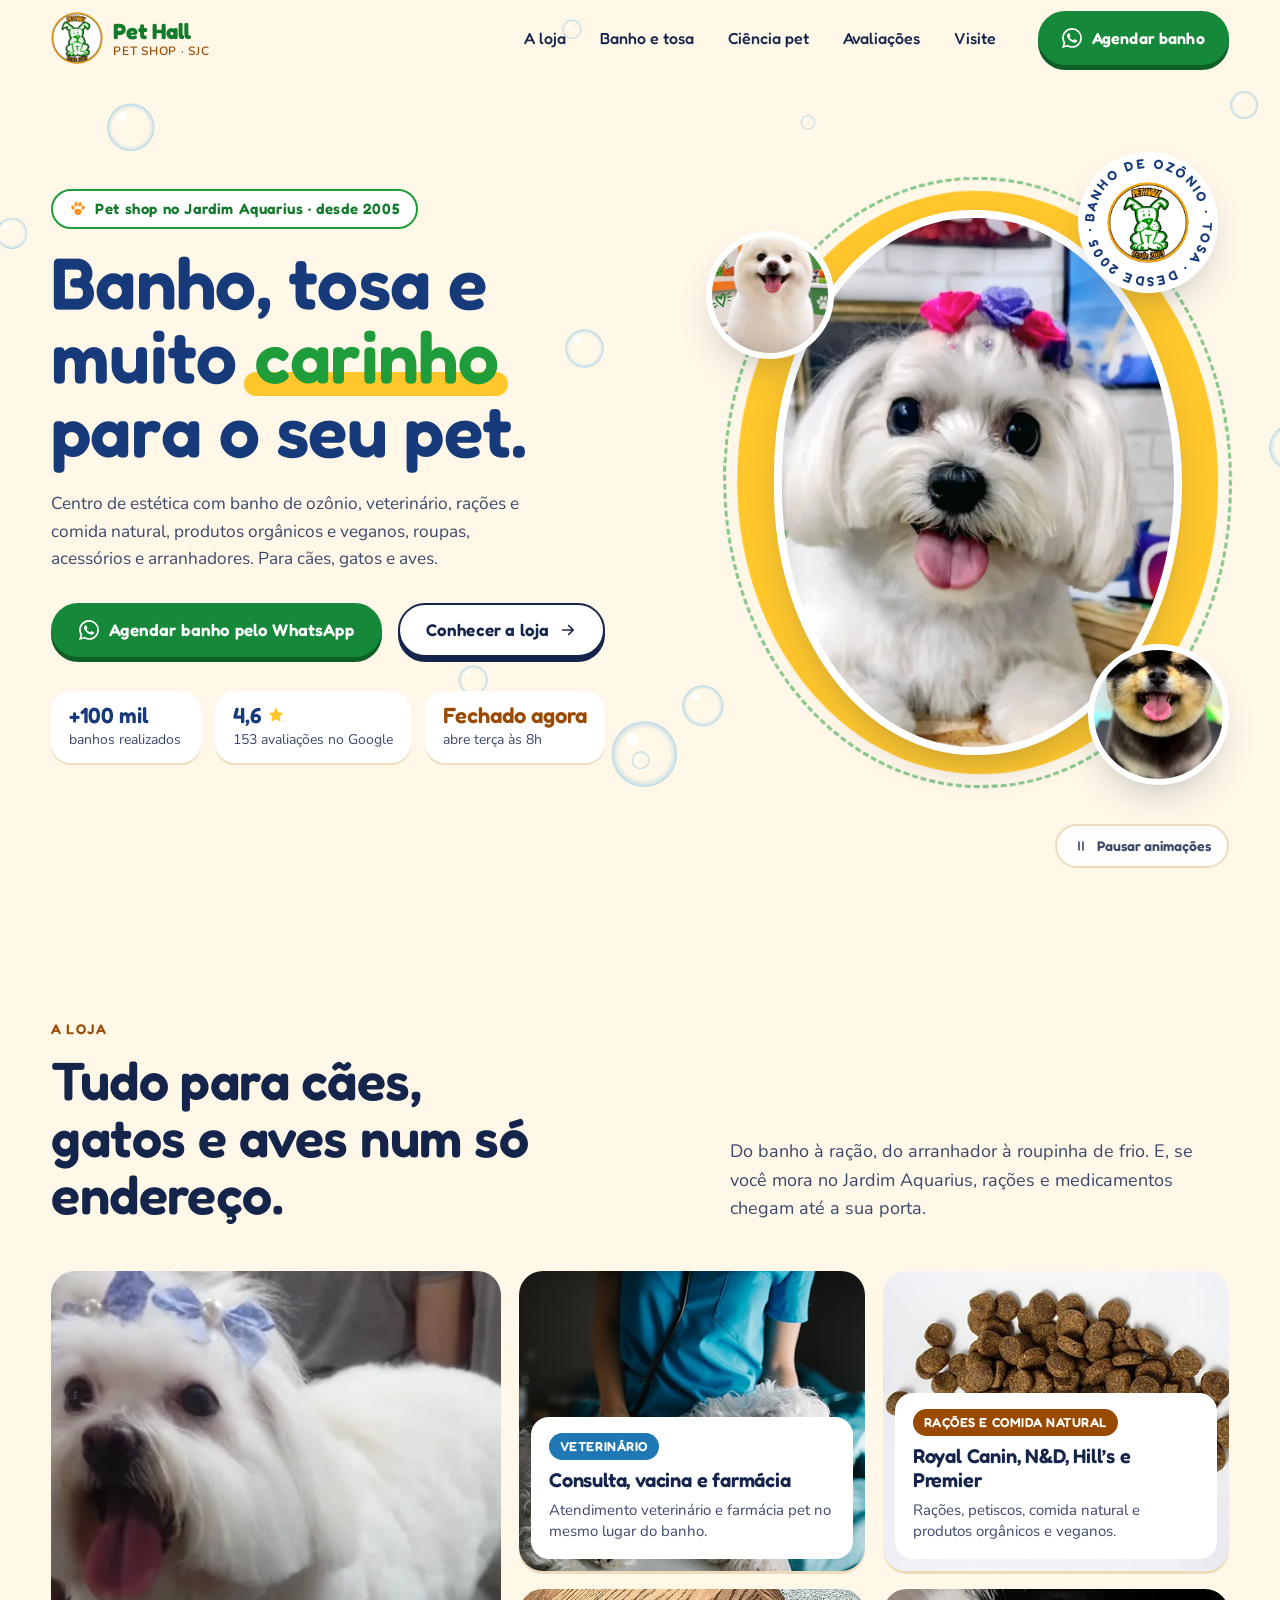
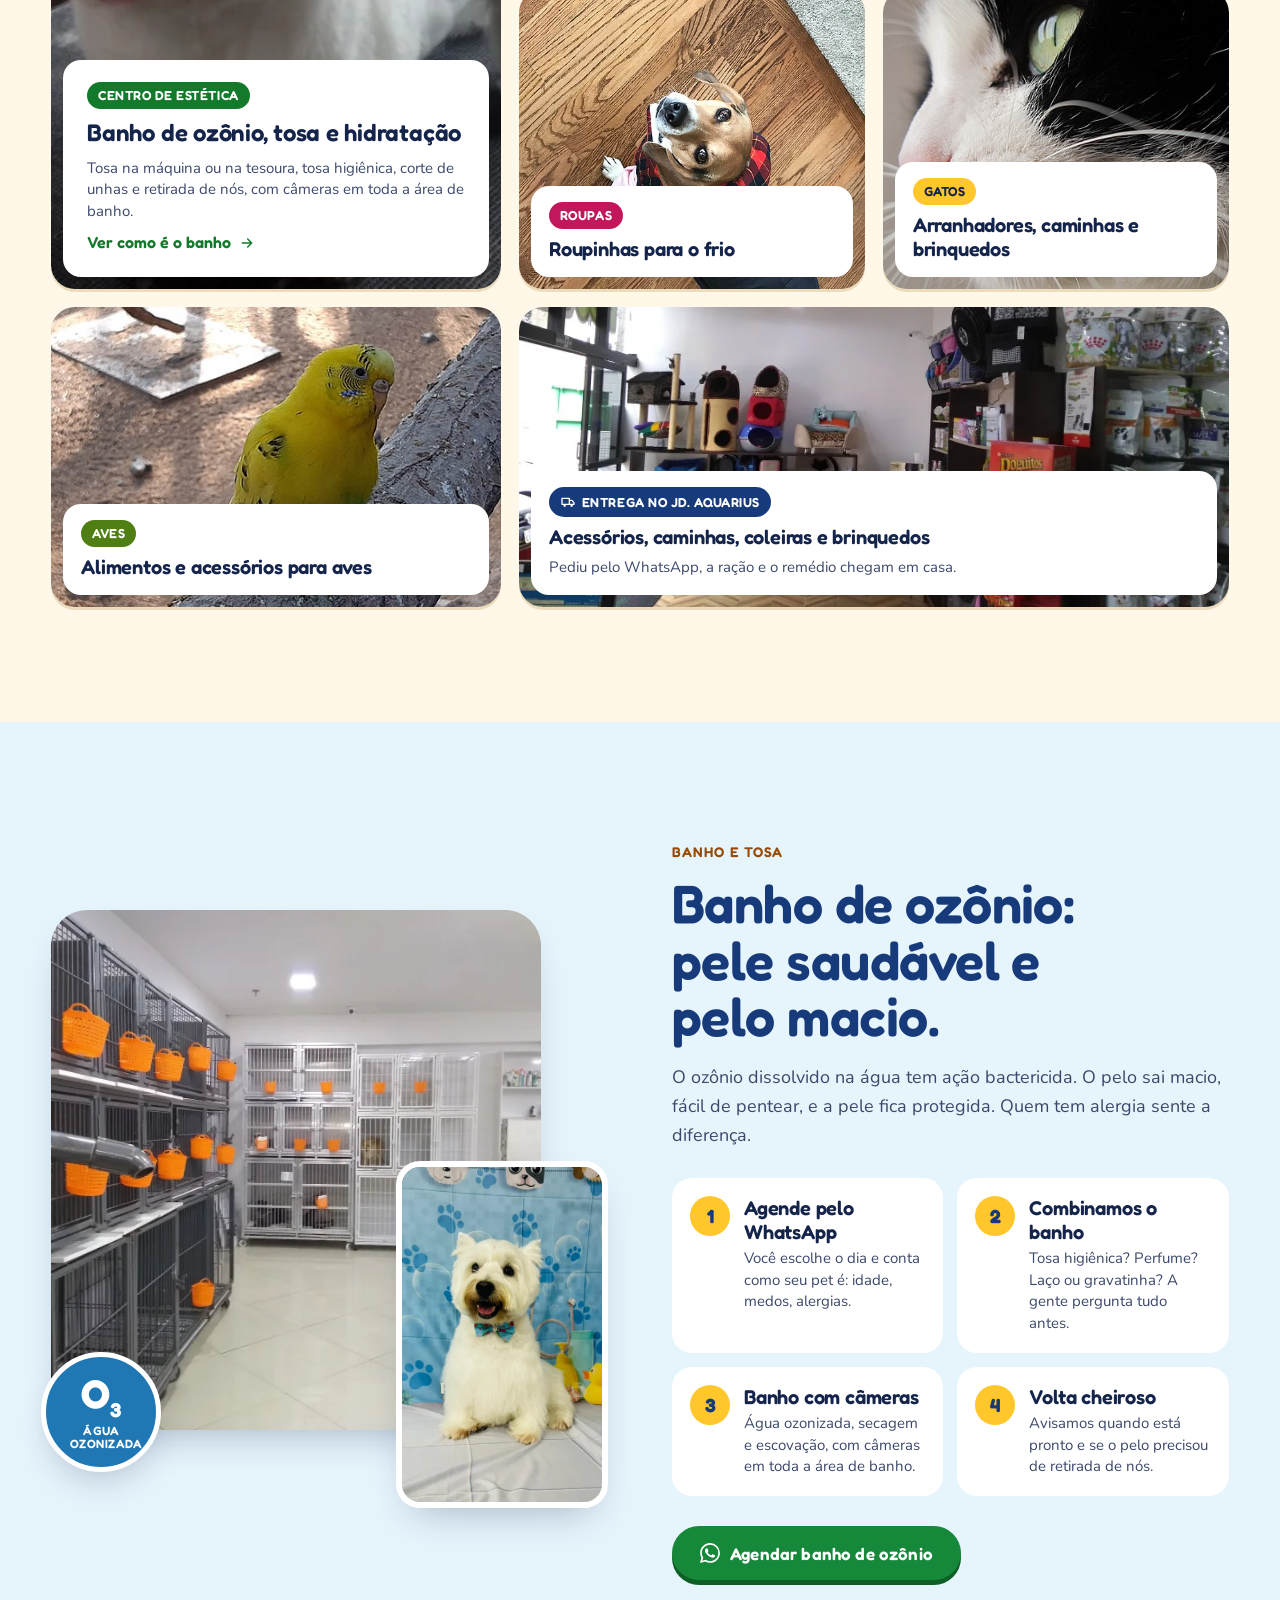
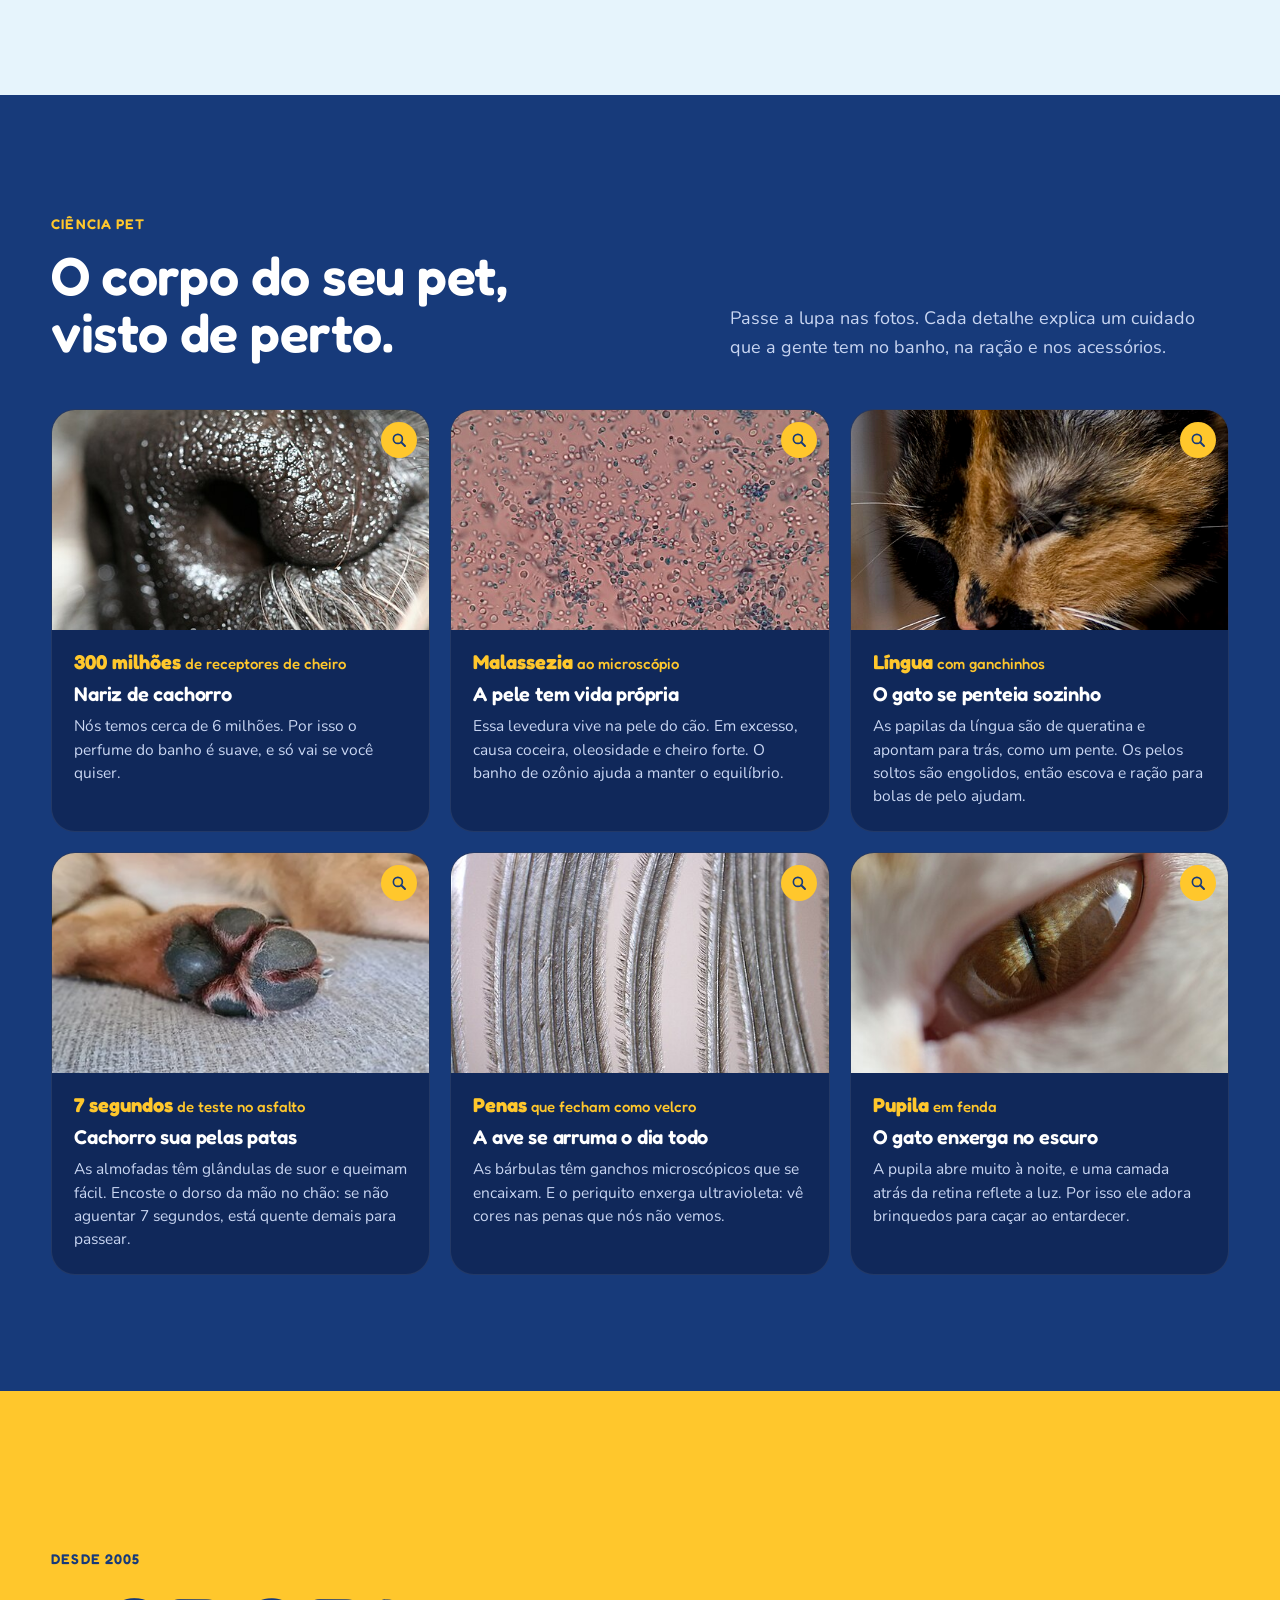
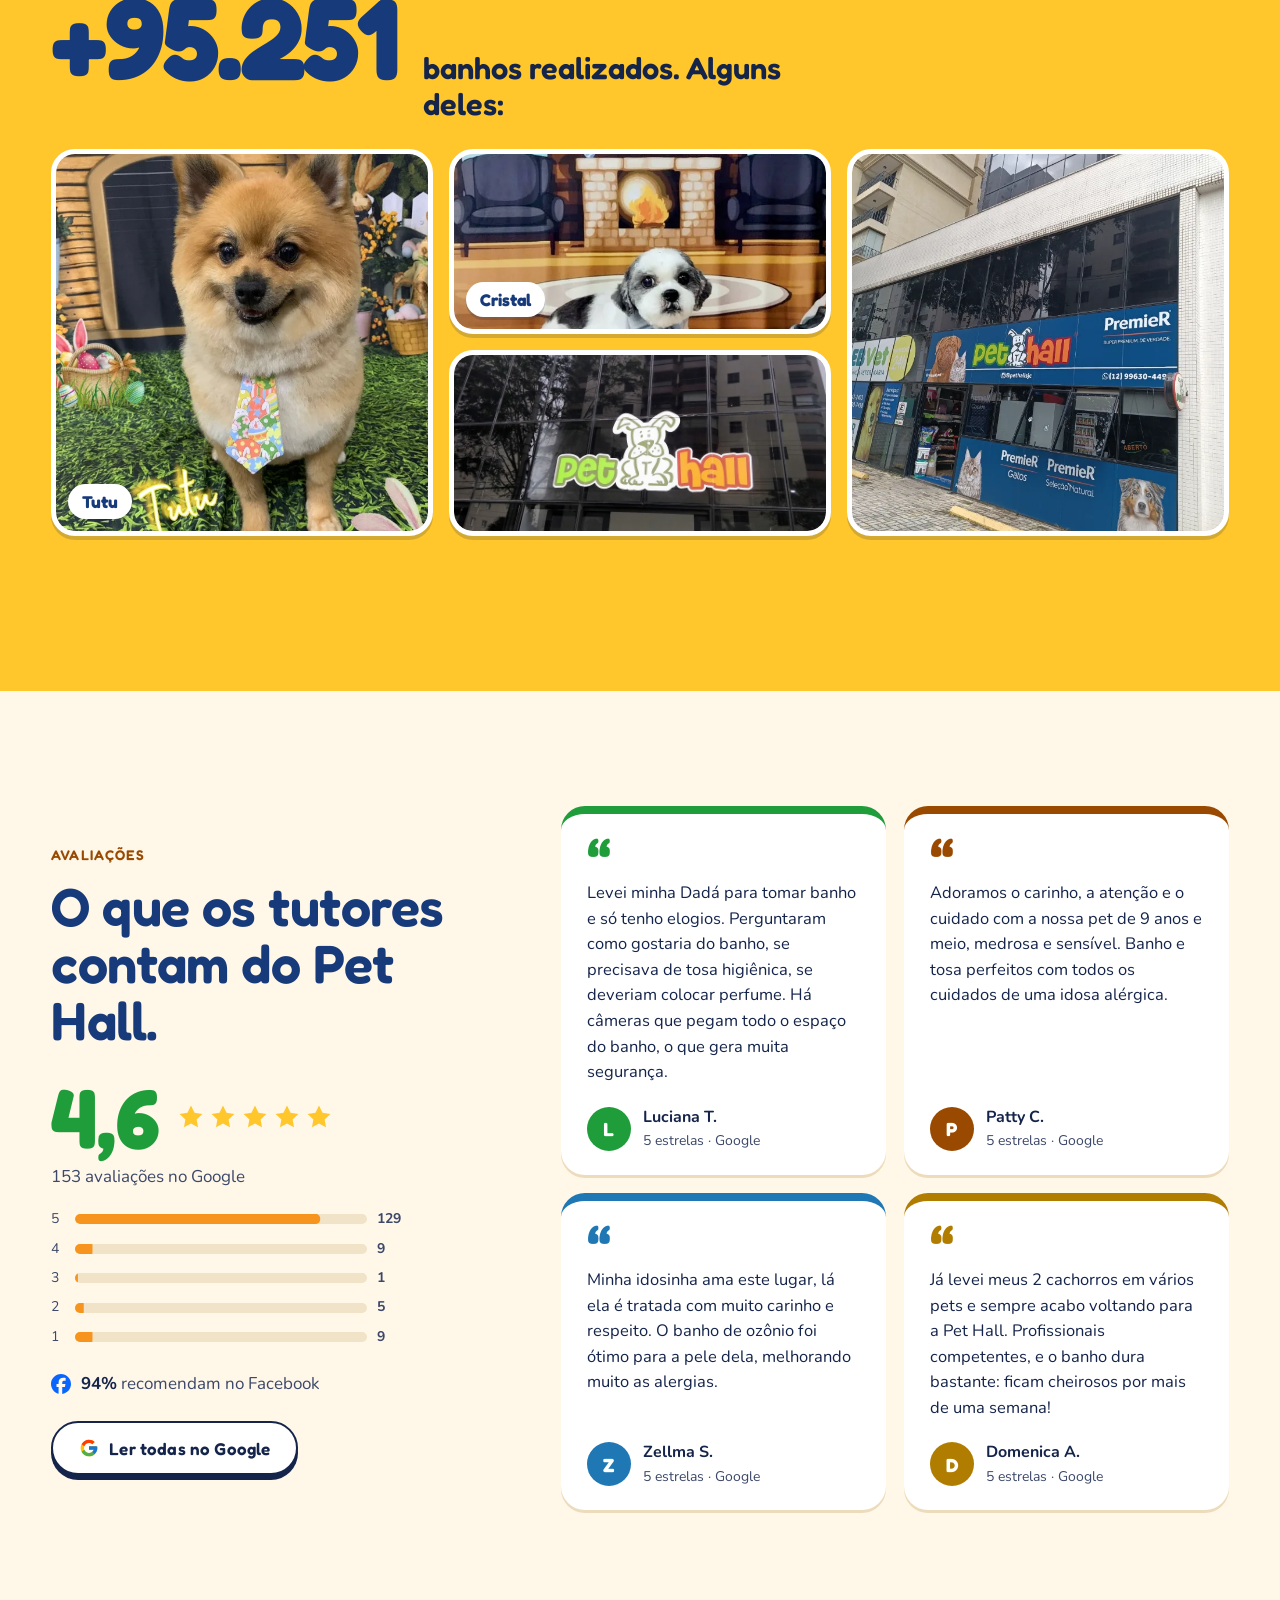
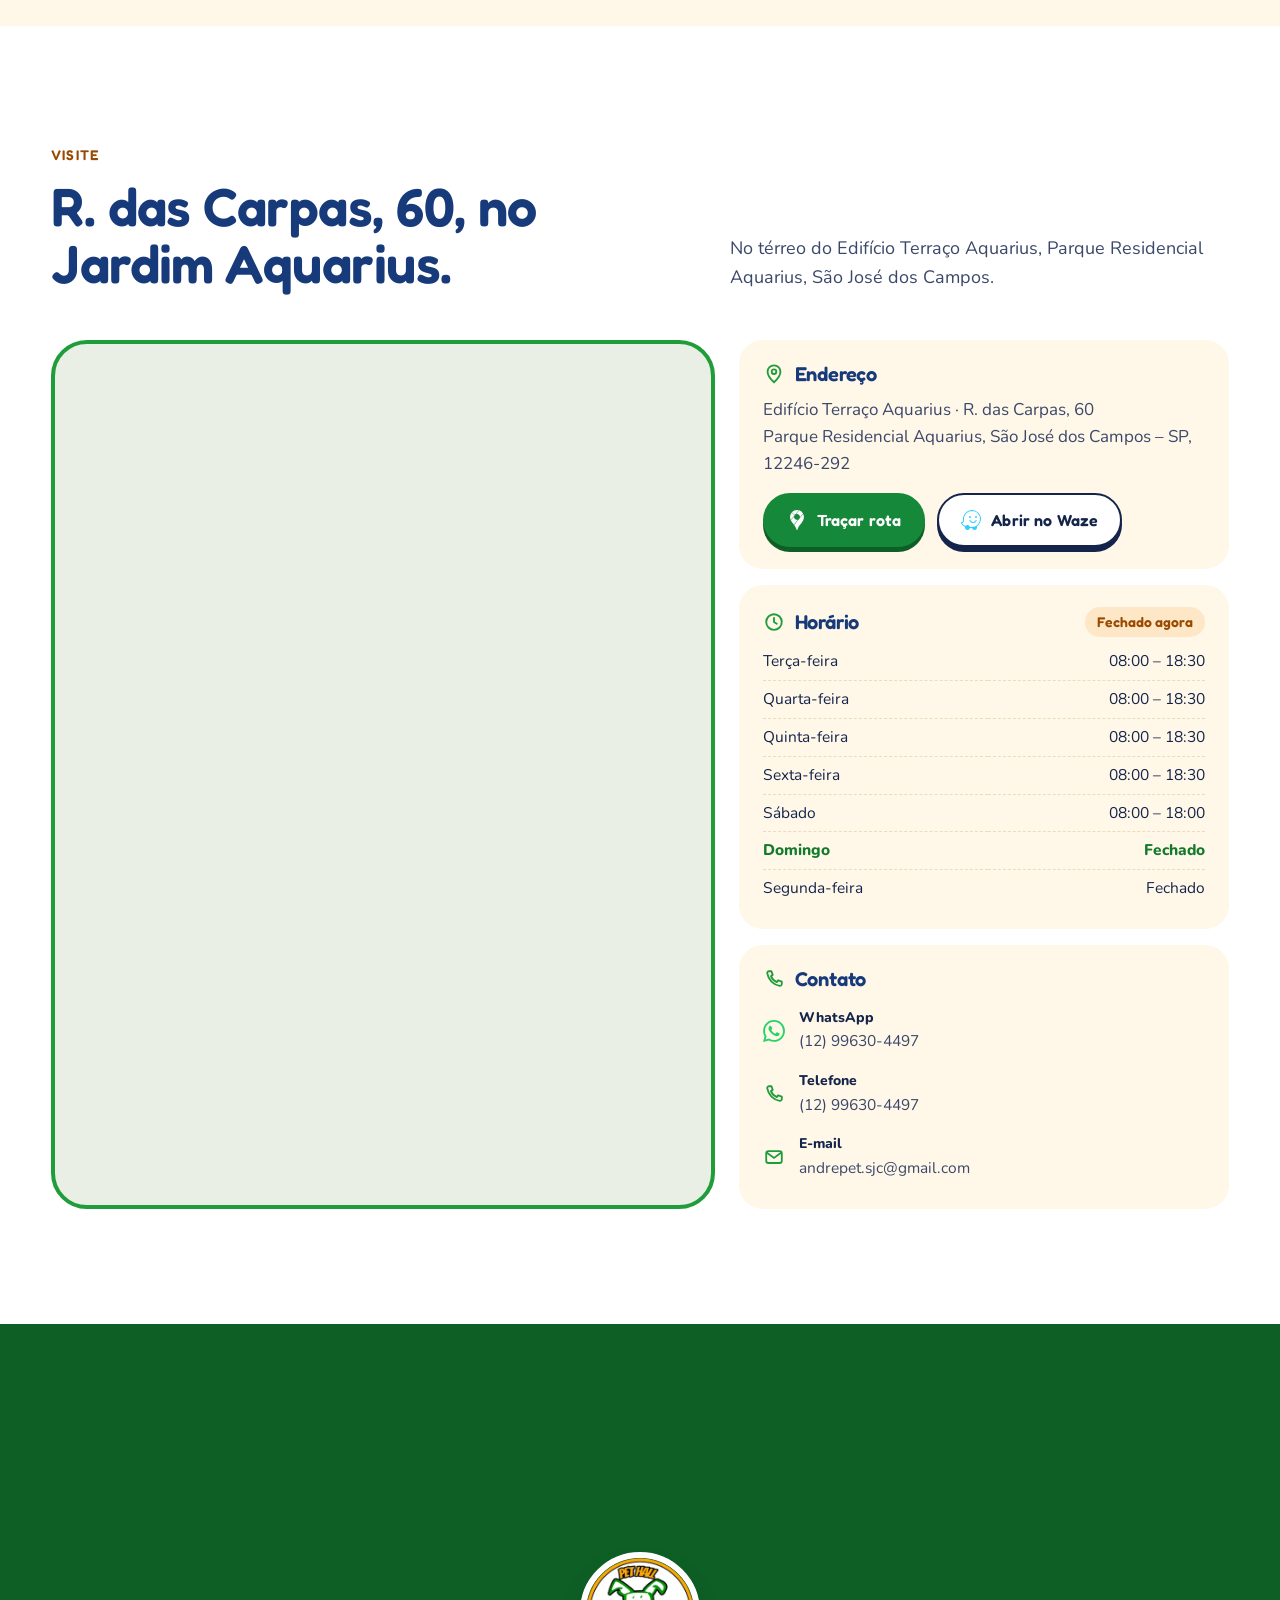
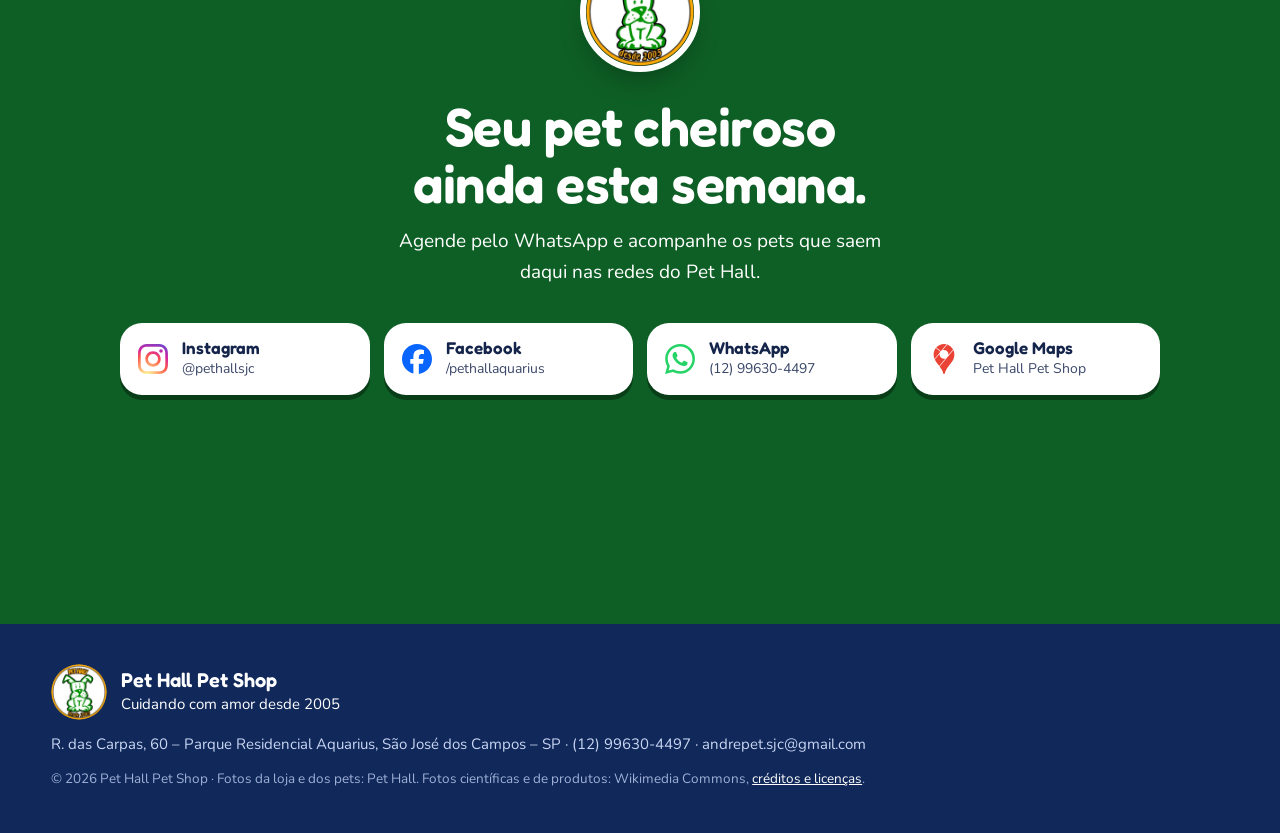
==== index.html @ 34a94783 "Site do Pet Hall Pet Shop Site estático (HTML/CSS/JS) com GSAP, ScrollTrigger, SplitText e Motion: h" ====
<!doctype html>
<html lang="pt-BR" data-type="place" data-radius="round">
<head>
<meta charset="utf-8">
<meta name="viewport" content="width=device-width, initial-scale=1, viewport-fit=cover">
<title>Pet Hall Pet Shop · Banho, tosa, veterinário e rações no Jardim Aquarius, São José dos Campos</title>
<meta name="description" content="Pet shop no Jardim Aquarius desde 2005: banho de ozônio e tosa, veterinário, rações e comida natural, produtos orgânicos e veganos, roupas, acessórios e arranhadores para cães, gatos e aves. Nota 4,6 no Google.">
<meta name="page-type" content="place">
<meta name="site-kind" content="other">
<meta name="page-kind" content="place">
<meta name="theme-color" content="#fff7e8">
<meta property="og:type" content="website">
<meta property="og:locale" content="pt_BR">
<meta property="og:title" content="Pet Hall Pet Shop · Banho, tosa e carinho no Jardim Aquarius">
<meta property="og:description" content="Banho de ozônio, tosa, veterinário, rações, comida natural, roupas e acessórios para cães, gatos e aves. R. das Carpas, Jardim Aquarius, São José dos Campos.">
<meta property="og:url" content="https://gustavox222.github.io/pet-hall/">
<meta property="og:image" content="https://gustavox222.github.io/pet-hall/share.jpg">
<link rel="canonical" href="https://gustavox222.github.io/pet-hall/">
<meta name="twitter:card" content="summary_large_image">
<link rel="icon" href="img/logo-240.webp?v=1" type="image/webp">
<link rel="apple-touch-icon" href="img/logo-240.webp?v=1">
<link rel="preconnect" href="https://fonts.googleapis.com">
<link rel="preconnect" href="https://fonts.gstatic.com" crossorigin>
<link href="https://fonts.googleapis.com/css2?family=Fredoka:wght@400;500;600;700&family=Nunito:wght@400;600;700;800&display=swap" rel="stylesheet">
<link rel="preload" as="image" href="img/pets/maltes-640.webp?v=2" imagesrcset="img/pets/maltes-640.webp?v=2 640w, img/pets/maltes.webp?v=2 1200w" imagesizes="(max-width: 900px) 86vw, 40vw">
<link rel="stylesheet" href="css/style.css?v=7">
<script>(function(d){d.classList.add('js','m-enter');if(window.matchMedia&&matchMedia('(prefers-reduced-motion: reduce)').matches)d.classList.add('reduce');setTimeout(function(){d.classList.add('ready');},3000);})(document.documentElement);</script>
<script type="application/ld+json">
{
  "@context": "https://schema.org",
  "@type": "PetStore",
  "name": "Pet Hall Pet Shop",
  "image": "https://gustavox222.github.io/pet-hall/share.jpg",
  "url": "https://gustavox222.github.io/pet-hall/",
  "telephone": "+55-12-99630-4497",
  "email": "andrepet.sjc@gmail.com",
  "foundingDate": "2005",
  "address": {"@type": "PostalAddress", "streetAddress": "R. das Carpas, 60 - Edifício Terraço Aquarius", "addressLocality": "São José dos Campos", "addressRegion": "SP", "postalCode": "12246-292", "addressCountry": "BR"},
  "geo": {"@type": "GeoCoordinates", "latitude": -23.2157035, "longitude": -45.9072792},
  "openingHoursSpecification": [
    {"@type": "OpeningHoursSpecification", "dayOfWeek": ["Tuesday","Wednesday","Thursday","Friday"], "opens": "08:00", "closes": "18:30"},
    {"@type": "OpeningHoursSpecification", "dayOfWeek": "Saturday", "opens": "08:00", "closes": "18:00"}
  ],
  "aggregateRating": {"@type": "AggregateRating", "ratingValue": "4.6", "reviewCount": "153"},
  "sameAs": ["https://www.instagram.com/pethallsjc/", "https://www.facebook.com/pethallaquarius/"]
}
</script>
</head>
<body>
<!-- Pet Hall Pet Shop · place · cores da própria marca: verde da logo #1f9d3a, laranja #f7941d, azul-marinho da fachada #173a7a, amarelo #ffc72c sobre creme #fff7e8
     Fredoka (títulos, arredondada como o letreiro) + Nunito (texto)
     Hero: foto em bolha que respira + bolhas de sabão subindo + selo giratório com a logo (clique: "Au au!") + rastro de patinhas no cursor
     Momentos: (1) lupa de microscópio nas fotos da ciência; (2) contador "+100.000 banhos" e mural de pets revelado. -->
<a class="skip" href="#conteudo">Pular para o conteúdo</a>

<svg width="0" height="0" style="position:absolute" aria-hidden="true">
  <symbol id="i-arrow" viewBox="0 0 24 24"><path d="M5 12h14M13 6l6 6-6 6" fill="none" stroke="currentColor" stroke-width="2.2" stroke-linecap="round" stroke-linejoin="round"/></symbol>
  <symbol id="i-star" viewBox="0 0 24 24"><path d="M12 2.8l2.8 5.8 6.3.9-4.6 4.4 1.1 6.3L12 17.2l-5.6 3 1.1-6.3L2.9 9.5l6.3-.9z" fill="currentColor"/></symbol>
  <symbol id="i-pin" viewBox="0 0 24 24"><path d="M12 21s-7-6.2-7-11.5A7 7 0 0 1 19 9.5C19 14.8 12 21 12 21z" fill="none" stroke="currentColor" stroke-width="2"/><circle cx="12" cy="9.5" r="2.5" fill="none" stroke="currentColor" stroke-width="2"/></symbol>
  <symbol id="i-phone" viewBox="0 0 24 24"><path d="M6.6 3.5h2.6l1.4 4-2 1.4a12 12 0 0 0 6.5 6.5l1.4-2 4 1.4v2.6a2 2 0 0 1-2.2 2A16.5 16.5 0 0 1 4.6 5.7a2 2 0 0 1 2-2.2z" fill="none" stroke="currentColor" stroke-width="2" stroke-linejoin="round"/></symbol>
  <symbol id="i-mail" viewBox="0 0 24 24"><rect x="3.5" y="5.5" width="17" height="13" rx="2.5" fill="none" stroke="currentColor" stroke-width="2"/><path d="M4 7l8 6 8-6" fill="none" stroke="currentColor" stroke-width="2"/></symbol>
  <symbol id="i-clock" viewBox="0 0 24 24"><circle cx="12" cy="12" r="8.5" fill="none" stroke="currentColor" stroke-width="2"/><path d="M12 7.5V12l3 2" fill="none" stroke="currentColor" stroke-width="2" stroke-linecap="round"/></symbol>
  <symbol id="i-route" viewBox="0 0 24 24"><circle cx="6" cy="18" r="2.2" fill="none" stroke="currentColor" stroke-width="2"/><circle cx="18" cy="6" r="2.2" fill="none" stroke="currentColor" stroke-width="2"/><path d="M8.2 18H15a3 3 0 0 0 0-6H9a3 3 0 0 1 0-6h6.8" fill="none" stroke="currentColor" stroke-width="2" stroke-linecap="round"/></symbol>
  <symbol id="i-truck" viewBox="0 0 24 24"><path d="M3 6.5h11v9H3zM14 9.5h3.8l3.2 3.4v2.6h-7" fill="none" stroke="currentColor" stroke-width="2" stroke-linejoin="round"/><circle cx="7" cy="17.5" r="1.8" fill="currentColor"/><circle cx="17.5" cy="17.5" r="1.8" fill="currentColor"/></symbol>
  <symbol id="i-pause" viewBox="0 0 24 24"><path d="M9 6v12M15 6v12" fill="none" stroke="currentColor" stroke-width="2.4" stroke-linecap="round"/></symbol>
  <symbol id="i-play" viewBox="0 0 24 24"><path d="M8 5.5v13l10-6.5z" fill="currentColor"/></symbol>
  <symbol id="i-paw" viewBox="0 0 64 64"><ellipse cx="32" cy="42" rx="13" ry="11" fill="currentColor"/><ellipse cx="14" cy="27" rx="6" ry="7.5" transform="rotate(-18 14 27)" fill="currentColor"/><ellipse cx="25" cy="15" rx="6" ry="8" transform="rotate(-6 25 15)" fill="currentColor"/><ellipse cx="39" cy="15" rx="6" ry="8" transform="rotate(6 39 15)" fill="currentColor"/><ellipse cx="50" cy="27" rx="6" ry="7.5" transform="rotate(18 50 27)" fill="currentColor"/></symbol>
  <symbol id="i-lens" viewBox="0 0 24 24"><circle cx="10.5" cy="10.5" r="6" fill="none" stroke="currentColor" stroke-width="2.2"/><path d="M15 15l5 5" stroke="currentColor" stroke-width="2.6" stroke-linecap="round"/></symbol>
</svg>

<header class="nav" data-nav>
  <div class="wrap nav__in">
    <a class="nav__logo" href="#inicio" aria-label="Pet Hall Pet Shop, voltar ao início"><img src="img/logo-240.webp?v=1" width="240" height="240" alt="Logo Pet Hall, desde 2005"><span>Pet Hall<small>pet shop · SJC</small></span></a>
    <nav class="nav__links" aria-label="Principal">
      <a href="#loja">A loja</a>
      <a href="#banho">Banho e tosa</a>
      <a href="#ciencia">Ciência pet</a>
      <a href="#avaliacoes">Avaliações</a>
      <a href="#visite">Visite</a>
    </nav>
    <a class="btn btn--solid btn--sm nav__cta" href="https://wa.me/5512996304497?text=Ol%C3%A1%2C%20Pet%20Hall!%20Quero%20agendar%20um%20banho%20para%20o%20meu%20pet." target="_blank" rel="noopener" data-magnetic><img src="img/icons/whatsapp.svg" width="18" height="18" alt="">Agendar banho</a>
    <button class="nav__toggle" type="button" aria-expanded="false" aria-controls="menu" data-menu-toggle><span class="sr">Abrir menu</span><i></i><i></i></button>
  </div>
</header>

<div class="menu" id="menu" data-menu hidden>
  <nav aria-label="Menu">
    <a href="#loja">A loja</a>
    <a href="#banho">Banho e tosa</a>
    <a href="#ciencia">Ciência pet</a>
    <a href="#avaliacoes">Avaliações</a>
    <a href="#visite">Visite</a>
  </nav>
  <a class="btn btn--solid" href="https://wa.me/5512996304497?text=Ol%C3%A1%2C%20Pet%20Hall!%20Quero%20agendar%20um%20banho%20para%20o%20meu%20pet." target="_blank" rel="noopener"><img loading="lazy" src="img/icons/whatsapp.svg" width="20" height="20" alt="">Agendar pelo WhatsApp</a>
  <p class="menu__foot">R. das Carpas, 60 · Jardim Aquarius · São José dos Campos</p>
</div>

<main id="conteudo">

  <!-- ============================================================ HERO -->
  <section class="hero" id="inicio" data-enter>
    <div class="hero__bubbles" aria-hidden="true" data-bubbles></div>
    <div class="hero__paws" aria-hidden="true" data-paws></div>
    <div class="wrap hero__grid">
      <div class="hero__copy">
        <p class="eyebrow eyebrow--pill" data-hero-fade><svg aria-hidden="true"><use href="#i-paw"/></svg>Pet shop no Jardim Aquarius · desde 2005</p>
        <h1 class="hero__title" data-hero-title>Banho, tosa e muito <span class="mark">carinho</span> para o seu pet.</h1>
        <p class="hero__lead" data-hero-fade>Centro de estética com banho de ozônio, veterinário, rações e comida natural, produtos orgânicos e veganos, roupas, acessórios e arranhadores. Para cães, gatos e aves.</p>
        <div class="hero__actions" data-hero-fade>
          <a class="btn btn--solid" href="https://wa.me/5512996304497?text=Ol%C3%A1%2C%20Pet%20Hall!%20Quero%20agendar%20um%20banho%20para%20o%20meu%20pet." target="_blank" rel="noopener" data-magnetic><img src="img/icons/whatsapp.svg" width="20" height="20" alt="">Agendar banho pelo WhatsApp</a>
          <a class="btn btn--ghost" href="#loja">Conhecer a loja<svg aria-hidden="true"><use href="#i-arrow"/></svg></a>
        </div>
        <ul class="hero__facts" data-hero-fade>
          <li><b>+100 mil</b><span>banhos realizados</span></li>
          <li><b>4,6 <svg aria-hidden="true"><use href="#i-star"/></svg></b><span>153 avaliações no Google</span></li>
          <li><b data-open-chip>Ter. a sáb.</b><span data-open-sub>a partir das 8h</span></li>
        </ul>
      </div>

      <div class="hero__art">
        <div class="hero__splash" aria-hidden="true" data-hero-splash></div>
        <div class="blob" data-hero-blob>
          <img src="img/pets/maltes-640.webp?v=2" srcset="img/pets/maltes-640.webp?v=2 640w, img/pets/maltes.webp?v=2 1200w" sizes="(max-width: 900px) 86vw, 40vw" width="1200" height="1313" alt="Maltês branco de pelo escovado e laço de flores, de língua de fora depois do banho no Pet Hall" fetchpriority="high" data-hero-img>
        </div>
        <figure class="orb orb--a" data-hero-orb><img src="img/pets/scoth.webp?v=1" width="332" height="339" alt="Spitz branco recém-tosado sorrindo na mesa de tosa" loading="eager"></figure>
        <figure class="orb orb--b" data-hero-orb><img src="img/pets/diego.webp?v=1" width="361" height="422" alt="Lulu preto e caramelo com tosa redondinha, de língua de fora" loading="eager"></figure>
        <button class="stamp" type="button" data-stamp aria-label="Logo do Pet Hall. Toque para ouvir um latido">
          <svg class="stamp__ring" viewBox="0 0 160 160" aria-hidden="true"><defs><path id="ring" d="M80 80m-62 0a62 62 0 1 1 124 0a62 62 0 1 1-124 0"/></defs><text><textPath href="#ring" textLength="384" lengthAdjust="spacing">banho de ozônio · tosa · desde 2005 · </textPath></text></svg>
          <img src="img/logo-240.webp?v=1" width="240" height="240" alt="">
          <span class="stamp__woof" aria-hidden="true" data-woof>Au au!</span>
        </button>
      </div>
    </div>
    <button class="motion-toggle" type="button" aria-pressed="false" data-motion-toggle><svg aria-hidden="true"><use href="#i-pause"/></svg><span>Pausar animações</span></button>
  </section>

  <!-- ============================================================ LOJA -->
  <section class="shop" id="loja">
    <div class="wrap">
      <div class="head head--split">
        <div>
          <p class="eyebrow">A loja</p>
          <h2>Tudo para cães, gatos e aves num só endereço.</h2>
        </div>
        <p class="head__note">Do banho à ração, do arranhador à roupinha de frio. E, se você mora no Jardim Aquarius, rações e medicamentos chegam até a sua porta.</p>
      </div>
      <div class="bento">
        <a class="tile tile--spa" href="#banho">
          <div class="tile__img"><img src="img/loja/tosa-800.webp?v=1" srcset="img/loja/tosa-800.webp?v=1 800w, img/loja/tosa.webp?v=1 1600w" sizes="(max-width: 900px) 92vw, 46vw" width="1600" height="902" alt="Maltês branco recém-tosado em pé na mesa de tosa do Pet Hall, com laços azuis" loading="lazy"></div>
          <div class="tile__txt">
            <span class="sticker sticker--green">Centro de estética</span>
            <h3>Banho de ozônio, tosa e hidratação</h3>
            <p>Tosa na máquina ou na tesoura, tosa higiênica, corte de unhas e retirada de nós, com câmeras em toda a área de banho.</p>
            <span class="link">Ver como é o banho<svg aria-hidden="true"><use href="#i-arrow"/></svg></span>
          </div>
        </a>
        <a class="tile tile--vet" href="https://wa.me/5512996304497?text=Ol%C3%A1%2C%20Pet%20Hall!%20Gostaria%20de%20agendar%20uma%20consulta%20com%20o%20veterin%C3%A1rio." target="_blank" rel="noopener">
          <div class="tile__img"><img src="assets/img/photo-f116757706-960.jpg" srcset="assets/img/photo-f116757706-500.jpg 500w, assets/img/photo-f116757706-960.jpg 960w" sizes="(max-width: 900px) 92vw, 24vw" width="960" height="640" alt="Veterinária auscultando um cãozinho branco com o estetoscópio" loading="lazy" data-source="stand-in" data-subject="veterinário"></div>
          <div class="tile__txt">
            <span class="sticker sticker--sky">Veterinário</span>
            <h3>Consulta, vacina e farmácia</h3>
            <p>Atendimento veterinário e farmácia pet no mesmo lugar do banho.</p>
          </div>
        </a>
        <a class="tile tile--food" href="https://wa.me/5512996304497?text=Ol%C3%A1%2C%20Pet%20Hall!%20Quero%20saber%20sobre%20ra%C3%A7%C3%B5es%20e%20comida%20natural." target="_blank" rel="noopener">
          <div class="tile__img"><img src="assets/img/photo-f132219108-960.jpg" srcset="assets/img/photo-f132219108-500.jpg 500w, assets/img/photo-f132219108-960.jpg 960w" sizes="(max-width: 900px) 92vw, 24vw" width="960" height="640" alt="Punhado de ração seca em grãos sobre fundo branco" loading="lazy" data-source="stand-in" data-subject="rações"></div>
          <div class="tile__txt">
            <span class="sticker sticker--orange">Rações e comida natural</span>
            <h3>Royal Canin, N&amp;D, Hill’s e Premier</h3>
            <p>Rações, petiscos, comida natural e produtos orgânicos e veganos.</p>
          </div>
        </a>
        <a class="tile tile--wear" href="https://www.instagram.com/pethallsjc/" target="_blank" rel="noopener">
          <div class="tile__img"><img src="assets/img/photo-f107300480-500.jpg" width="500" height="667" alt="Beagle de roupinha xadrez de frio olhando para cima, sentado no piso de madeira" loading="lazy" data-source="stand-in" data-subject="roupas"></div>
          <div class="tile__txt">
            <span class="sticker sticker--pink">Roupas</span>
            <h3>Roupinhas para o frio</h3>
          </div>
        </a>
        <a class="tile tile--cat" href="#ciencia">
          <div class="tile__img"><img src="assets/img/photo-f169774582-960.jpg" srcset="assets/img/photo-f169774582-500.jpg 500w, assets/img/photo-f169774582-960.jpg 960w" sizes="(max-width: 900px) 92vw, 24vw" width="960" height="722" alt="Rosto de gato branco e preto de perfil, com olho verde e bigodes longos" loading="lazy" data-source="stand-in" data-subject="gatos"></div>
          <div class="tile__txt">
            <span class="sticker sticker--yellow">Gatos</span>
            <h3>Arranhadores, caminhas e brinquedos</h3>
          </div>
        </a>
        <a class="tile tile--bird" href="#ciencia">
          <div class="tile__img"><img src="assets/img/photo-f181503615-960.jpg" srcset="assets/img/photo-f181503615-500.jpg 500w, assets/img/photo-f181503615-960.jpg 960w" sizes="(max-width: 900px) 92vw, 24vw" width="960" height="722" alt="Periquito-australiano amarelo e verde pousado num tronco" loading="lazy" data-source="stand-in" data-subject="aves"></div>
          <div class="tile__txt">
            <span class="sticker sticker--lime">Aves</span>
            <h3>Alimentos e acessórios para aves</h3>
          </div>
        </a>
        <a class="tile tile--store" href="#visite">
          <div class="tile__img"><img src="img/loja/interior-800.webp?v=1" srcset="img/loja/interior-800.webp?v=1 800w, img/loja/interior.webp?v=1 1600w" sizes="(max-width: 900px) 92vw, 46vw" width="1600" height="1200" alt="Interior da loja Pet Hall com prateleiras de caminhas, casinhas, arranhadores, brinquedos e rações" loading="lazy"></div>
          <div class="tile__txt">
            <span class="sticker sticker--navy"><svg aria-hidden="true"><use href="#i-truck"/></svg>Entrega no Jd. Aquarius</span>
            <h3>Acessórios, caminhas, coleiras e brinquedos</h3>
            <p>Pediu pelo WhatsApp, a ração e o remédio chegam em casa.</p>
          </div>
        </a>
      </div>
    </div>
  </section>

  <!-- ============================================================ BANHO E TOSA -->
  <section class="spa" id="banho">
    <div class="wrap spa__grid">
      <div class="spa__photos">
        <figure class="spa__main"><img src="img/loja/banho-800.webp?v=1" srcset="img/loja/banho-800.webp?v=1 800w, img/loja/banho.webp?v=1 1600w" sizes="(max-width: 900px) 92vw, 44vw" width="1600" height="1200" alt="Área de banho do Pet Hall com baias de inox, cestos laranja e bancada de banho" loading="lazy"></figure>
        <figure class="spa__small"><img src="img/pets/westie-480.webp?v=1" srcset="img/pets/westie-480.webp?v=1 480w, img/pets/westie.webp?v=1 720w" sizes="(max-width: 900px) 40vw, 16vw" width="720" height="1280" alt="West highland terrier branco de gravatinha depois da tosa" loading="lazy"></figure>
        <div class="spa__badge"><b>O<sub>3</sub></b><span>água ozonizada</span></div>
      </div>
      <div class="spa__copy">
        <p class="eyebrow">Banho e tosa</p>
        <h2>Banho de ozônio: pele saudável e pelo macio.</h2>
        <p class="spa__lead">O ozônio dissolvido na água tem ação bactericida. O pelo sai macio, fácil de pentear, e a pele fica protegida. Quem tem alergia sente a diferença.</p>
        <ol class="steps" data-steps>
          <li><span class="steps__n">1</span><div><h3>Agende pelo WhatsApp</h3><p>Você escolhe o dia e conta como seu pet é: idade, medos, alergias.</p></div></li>
          <li><span class="steps__n">2</span><div><h3>Combinamos o banho</h3><p>Tosa higiênica? Perfume? Laço ou gravatinha? A gente pergunta tudo antes.</p></div></li>
          <li><span class="steps__n">3</span><div><h3>Banho com câmeras</h3><p>Água ozonizada, secagem e escovação, com câmeras em toda a área de banho.</p></div></li>
          <li><span class="steps__n">4</span><div><h3>Volta cheiroso</h3><p>Avisamos quando está pronto e se o pelo precisou de retirada de nós.</p></div></li>
        </ol>
        <a class="btn btn--solid" href="https://wa.me/5512996304497?text=Ol%C3%A1%2C%20Pet%20Hall!%20Quero%20agendar%20um%20banho%20de%20oz%C3%B4nio." target="_blank" rel="noopener"><img loading="lazy" src="img/icons/whatsapp.svg" width="20" height="20" alt="">Agendar banho de ozônio</a>
      </div>
    </div>
  </section>

  <!-- ============================================================ CIÊNCIA -->
  <section class="science" id="ciencia">
    <div class="wrap">
      <div class="head head--split">
        <div>
          <p class="eyebrow eyebrow--light">Ciência pet</p>
          <h2>O corpo do seu pet, visto de perto.</h2>
        </div>
        <p class="head__note">Passe a lupa nas fotos. Cada detalhe explica um cuidado que a gente tem no banho, na ração e nos acessórios.</p>
      </div>
      <div class="lab">
        <article class="lab__card">
          <div class="lab__img" data-lens><img src="assets/img/photo-f2004250-960.jpg" srcset="assets/img/photo-f2004250-500.jpg 500w, assets/img/photo-f2004250-960.jpg 960w, assets/img/photo-f2004250.jpg 1280w" sizes="(max-width: 640px) 92vw, (max-width: 1100px) 46vw, 30vw" width="1280" height="853" alt="Focinho de cachorro em macro, com a textura úmida da trufa" loading="lazy" data-source="stand-in" data-subject="nariz"></div>
          <div class="lab__txt">
            <p class="lab__stat"><b>300 milhões</b> de receptores de cheiro</p>
            <h3>Nariz de cachorro</h3>
            <p>Nós temos cerca de 6 milhões. Por isso o perfume do banho é suave, e só vai se você quiser.</p>
          </div>
        </article>
        <article class="lab__card">
          <div class="lab__img" data-lens><img src="assets/img/photo-f113535089-960.jpg" srcset="assets/img/photo-f113535089-500.jpg 500w, assets/img/photo-f113535089-960.jpg 960w, assets/img/photo-f113535089.jpg 1280w" sizes="(max-width: 640px) 92vw, (max-width: 1100px) 46vw, 30vw" width="1280" height="719" alt="Leveduras Malassezia ao microscópio, pequenas células ovais coradas em azul" loading="lazy" data-source="stand-in" data-subject="pele"></div>
          <div class="lab__txt">
            <p class="lab__stat"><b>Malassezia</b> ao microscópio</p>
            <h3>A pele tem vida própria</h3>
            <p>Essa levedura vive na pele do cão. Em excesso, causa coceira, oleosidade e cheiro forte. O banho de ozônio ajuda a manter o equilíbrio.</p>
          </div>
        </article>
        <article class="lab__card">
          <div class="lab__img" data-lens><img src="assets/img/photo-f6984234-500.jpg" width="500" height="685" alt="Gata tricolor lambendo a pata branca, de olhos fechados" loading="lazy" data-source="stand-in" data-subject="língua"></div>
          <div class="lab__txt">
            <p class="lab__stat"><b>Língua</b> com ganchinhos</p>
            <h3>O gato se penteia sozinho</h3>
            <p>As papilas da língua são de queratina e apontam para trás, como um pente. Os pelos soltos são engolidos, então escova e ração para bolas de pelo ajudam.</p>
          </div>
        </article>
        <article class="lab__card">
          <div class="lab__img" data-lens><img src="assets/img/photo-f126467581-960.jpg" srcset="assets/img/photo-f126467581-500.jpg 500w, assets/img/photo-f126467581-960.jpg 960w, assets/img/photo-f126467581.jpg 1280w" sizes="(max-width: 640px) 92vw, (max-width: 1100px) 46vw, 30vw" width="1280" height="577" alt="Pata de cachorro caramelo vista por baixo, com as almofadas escuras" loading="lazy" data-source="stand-in" data-subject="patas"></div>
          <div class="lab__txt">
            <p class="lab__stat"><b>7 segundos</b> de teste no asfalto</p>
            <h3>Cachorro sua pelas patas</h3>
            <p>As almofadas têm glândulas de suor e queimam fácil. Encoste o dorso da mão no chão: se não aguentar 7 segundos, está quente demais para passear.</p>
          </div>
        </article>
        <article class="lab__card">
          <div class="lab__img" data-lens><img src="assets/img/photo-f97094564-960.jpg" srcset="assets/img/photo-f97094564-500.jpg 500w, assets/img/photo-f97094564-960.jpg 960w" sizes="(max-width: 640px) 92vw, (max-width: 1100px) 46vw, 30vw" width="960" height="722" alt="Barbas de pena vistas ao microscópio, com as bárbulas finas em fileira" loading="lazy" data-source="stand-in" data-subject="penas"></div>
          <div class="lab__txt">
            <p class="lab__stat"><b>Penas</b> que fecham como velcro</p>
            <h3>A ave se arruma o dia todo</h3>
            <p>As bárbulas têm ganchos microscópicos que se encaixam. E o periquito enxerga ultravioleta: vê cores nas penas que nós não vemos.</p>
          </div>
        </article>
        <article class="lab__card">
          <div class="lab__img" data-lens><img src="assets/img/photo-f32275390-960.jpg" srcset="assets/img/photo-f32275390-500.jpg 500w, assets/img/photo-f32275390-960.jpg 960w, assets/img/photo-f32275390.jpg 1280w" sizes="(max-width: 640px) 92vw, (max-width: 1100px) 46vw, 30vw" width="1280" height="848" alt="Olho cor de âmbar de um gato branco em macro, com a pupila vertical" loading="lazy" data-source="stand-in" data-subject="olhos"></div>
          <div class="lab__txt">
            <p class="lab__stat"><b>Pupila</b> em fenda</p>
            <h3>O gato enxerga no escuro</h3>
            <p>A pupila abre muito à noite, e uma camada atrás da retina reflete a luz. Por isso ele adora brinquedos para caçar ao entardecer.</p>
          </div>
        </article>
      </div>
    </div>
  </section>

  <!-- ============================================================ PETS -->
  <section class="pets" id="pets">
    <div class="wrap">
      <div class="pets__head">
        <p class="eyebrow">Desde 2005</p>
        <h2 class="pets__count"><span class="sr">Mais de 100.000 banhos realizados</span><span aria-hidden="true">+<span data-count="100000">100.000</span></span><small aria-hidden="true">banhos realizados. Alguns deles:</small></h2>
      </div>
      <div class="wall" data-wall>
        <figure class="wall__a" data-pet><img src="img/pets/tutu-640.webp?v=1" srcset="img/pets/tutu-640.webp?v=1 640w, img/pets/tutu.webp?v=1 1200w" sizes="(max-width: 900px) 92vw, 30vw" width="1200" height="1500" alt="Lulu da pomerânia caramelo com gravata colorida de Páscoa" loading="lazy"><span class="wall__name">Tutu</span></figure>
        <figure class="wall__b" data-pet><img src="img/pets/cristal-640.webp?v=1" srcset="img/pets/cristal-640.webp?v=1 640w, img/pets/cristal.webp?v=1 1080w" sizes="(max-width: 900px) 46vw, 30vw" width="1080" height="1054" alt="Shih-tzu branca e preta de cachecol, em cenário de lareira" loading="lazy"><span class="wall__name">Cristal</span></figure>
        <figure class="wall__c" data-pet><img src="img/loja/letreiro-800.webp?v=1" srcset="img/loja/letreiro-800.webp?v=1 800w, img/loja/letreiro.webp?v=1 1600w" sizes="(max-width: 900px) 92vw, 30vw" width="1600" height="1200" alt="Letreiro colorido Pet Hall na fachada de vidro do Edifício Terraço Aquarius" loading="lazy"></figure>
        <figure class="wall__d" data-pet><img src="img/loja/fachada-640.webp?v=1" srcset="img/loja/fachada-640.webp?v=1 640w, img/loja/fachada.webp?v=1 1200w" sizes="(max-width: 900px) 92vw, 30vw" width="1200" height="1600" alt="Fachada azul do Pet Hall no térreo do edifício, com vitrines e o letreiro da loja" loading="lazy"></figure>
      </div>
    </div>
  </section>

  <!-- ============================================================ AVALIAÇÕES -->
  <section class="reviews" id="avaliacoes">
    <div class="wrap reviews__grid">
      <div class="score">
        <p class="eyebrow">Avaliações</p>
        <h2>O que os tutores contam do Pet Hall.</h2>
        <div class="score__big"><span>4,6</span><span class="score__stars" role="img" aria-label="4,6 de 5 estrelas"><svg aria-hidden="true"><use href="#i-star"/></svg><svg aria-hidden="true"><use href="#i-star"/></svg><svg aria-hidden="true"><use href="#i-star"/></svg><svg aria-hidden="true"><use href="#i-star"/></svg><svg aria-hidden="true"><use href="#i-star"/></svg></span></div>
        <p class="score__count">153 avaliações no Google</p>
        <ul class="bars" data-bars>
          <li><span>5</span><i style="--v:.84"></i><b>129</b></li>
          <li><span>4</span><i style="--v:.06"></i><b>9</b></li>
          <li><span>3</span><i style="--v:.01"></i><b>1</b></li>
          <li><span>2</span><i style="--v:.03"></i><b>5</b></li>
          <li><span>1</span><i style="--v:.06"></i><b>9</b></li>
        </ul>
        <p class="score__fb"><img loading="lazy" src="img/icons/facebook.svg" width="20" height="20" alt=""><span><b>94%</b> recomendam no Facebook</span></p>
        <a class="btn btn--ghost" href="https://www.google.com/maps/place/Pet+Hall+Pet+Shop/@-23.2157035,-45.9072792,17z/data=!3m1!4b1!4m6!3m5!1s0x94cc35815ab51a8d:0x26bbfe9a4f5602a2!8m2!3d-23.2157035!4d-45.9072792!16s%2Fg%2F11f3xhsmh_" target="_blank" rel="noopener"><img loading="lazy" src="img/icons/google.svg" width="18" height="18" alt="">Ler todas no Google</a>
      </div>
      <div class="quotes">
        <blockquote class="quote quote--green">
          <p>Levei minha Dadá para tomar banho e só tenho elogios. Perguntaram como gostaria do banho, se precisava de tosa higiênica, se deveriam colocar perfume. Há câmeras que pegam todo o espaço do banho, o que gera muita segurança.</p>
          <footer><span class="quote__av">L</span><span><b>Luciana T.</b>5 estrelas · Google</span></footer>
        </blockquote>
        <blockquote class="quote quote--orange">
          <p>Adoramos o carinho, a atenção e o cuidado com a nossa pet de 9 anos e meio, medrosa e sensível. Banho e tosa perfeitos com todos os cuidados de uma idosa alérgica.</p>
          <footer><span class="quote__av">P</span><span><b>Patty C.</b>5 estrelas · Google</span></footer>
        </blockquote>
        <blockquote class="quote quote--sky">
          <p>Minha idosinha ama este lugar, lá ela é tratada com muito carinho e respeito. O banho de ozônio foi ótimo para a pele dela, melhorando muito as alergias.</p>
          <footer><span class="quote__av">Z</span><span><b>Zellma S.</b>5 estrelas · Google</span></footer>
        </blockquote>
        <blockquote class="quote quote--yellow">
          <p>Já levei meus 2 cachorros em vários pets e sempre acabo voltando para a Pet Hall. Profissionais competentes, e o banho dura bastante: ficam cheirosos por mais de uma semana!</p>
          <footer><span class="quote__av">D</span><span><b>Domenica A.</b>5 estrelas · Google</span></footer>
        </blockquote>
      </div>
    </div>
  </section>

  <!-- ============================================================ VISITE -->
  <section class="visit" id="visite">
    <div class="wrap">
      <div class="head head--split">
        <div>
          <p class="eyebrow">Visite</p>
          <h2 class="visit__title">R. das Carpas, 60, no Jardim Aquarius.</h2>
        </div>
        <p class="head__note">No térreo do Edifício Terraço Aquarius, Parque Residencial Aquarius, São José dos Campos.</p>
      </div>
      <div class="visit__grid">
        <div class="map">
          <iframe title="Mapa do Pet Hall Pet Shop no Google Maps" src="https://maps.google.com/maps?q=Pet%20Hall%20Pet%20Shop%2C%20R.%20das%20Carpas%2C%2060%2C%20Parque%20Residencial%20Aquarius%2C%20S%C3%A3o%20Jos%C3%A9%20dos%20Campos&z=17&hl=pt-BR&output=embed" loading="lazy" referrerpolicy="no-referrer-when-downgrade" allowfullscreen></iframe>
        </div>
        <div class="info">
          <div class="info__block">
            <h3><svg aria-hidden="true"><use href="#i-pin"/></svg>Endereço</h3>
            <p>Edifício Terraço Aquarius · R. das Carpas, 60<br>Parque Residencial Aquarius, São José dos Campos – SP, 12246-292</p>
            <div class="info__btns">
              <a class="btn btn--solid btn--sm" href="https://www.google.com/maps/dir/?api=1&destination=Pet+Hall+Pet+Shop%2C+R.+das+Carpas%2C+60+-+Parque+Residencial+Aquarius%2C+S%C3%A3o+Jos%C3%A9+dos+Campos+-+SP" target="_blank" rel="noopener"><img loading="lazy" src="img/icons/googlemaps.svg" width="18" height="18" alt="">Traçar rota</a>
              <a class="btn btn--ghost btn--sm" href="https://waze.com/ul?q=Pet%20Hall%20Pet%20Shop%2C%20R.%20das%20Carpas%2C%2060%2C%20S%C3%A3o%20Jos%C3%A9%20dos%20Campos&ll=-23.2157035%2C-45.9072792&navigate=yes" target="_blank" rel="noopener"><img loading="lazy" src="img/icons/waze.svg" width="18" height="18" alt="">Abrir no Waze</a>
            </div>
          </div>
          <div class="info__block">
            <div class="info__top"><h3><svg aria-hidden="true"><use href="#i-clock"/></svg>Horário</h3><span class="status" data-status></span></div>
            <table class="hours" data-hours>
              <tbody>
                <tr data-day="2"><th scope="row">Terça-feira</th><td>08:00 – 18:30</td></tr>
                <tr data-day="3"><th scope="row">Quarta-feira</th><td>08:00 – 18:30</td></tr>
                <tr data-day="4"><th scope="row">Quinta-feira</th><td>08:00 – 18:30</td></tr>
                <tr data-day="5"><th scope="row">Sexta-feira</th><td>08:00 – 18:30</td></tr>
                <tr data-day="6"><th scope="row">Sábado</th><td>08:00 – 18:00</td></tr>
                <tr data-day="0"><th scope="row">Domingo</th><td>Fechado</td></tr>
                <tr data-day="1"><th scope="row">Segunda-feira</th><td>Fechado</td></tr>
              </tbody>
            </table>
          </div>
          <div class="info__block">
            <h3><svg aria-hidden="true"><use href="#i-phone"/></svg>Contato</h3>
            <ul class="contacts">
              <li><a href="https://wa.me/5512996304497?text=Ol%C3%A1%2C%20Pet%20Hall!" target="_blank" rel="noopener"><img loading="lazy" src="img/icons/whatsapp.svg" width="22" height="22" alt=""><span><b>WhatsApp</b>(12) 99630-4497</span></a></li>
              <li><a href="tel:+5512996304497"><svg aria-hidden="true"><use href="#i-phone"/></svg><span><b>Telefone</b>(12) 99630-4497</span></a></li>
              <li><a href="mailto:andrepet.sjc@gmail.com"><svg aria-hidden="true"><use href="#i-mail"/></svg><span><b>E-mail</b>andrepet.sjc@gmail.com</span></a></li>
            </ul>
          </div>
        </div>
      </div>
    </div>
  </section>

  <!-- ============================================================ REDES / FECHO -->
  <section class="close" id="redes">
    <div class="close__bubbles" aria-hidden="true"></div>
    <div class="wrap close__in">
      <img class="close__logo" src="img/logo.webp?v=1" width="480" height="481" alt="" loading="lazy">
      <h2>Seu pet cheiroso ainda esta semana.</h2>
      <p>Agende pelo WhatsApp e acompanhe os pets que saem daqui nas redes do Pet Hall.</p>
      <ul class="socials">
        <li><a href="https://www.instagram.com/pethallsjc/" target="_blank" rel="noopener"><img loading="lazy" src="img/icons/instagram.svg" width="28" height="28" alt=""><span><b>Instagram</b>@pethallsjc</span></a></li>
        <li><a href="https://www.facebook.com/pethallaquarius/" target="_blank" rel="noopener"><img loading="lazy" src="img/icons/facebook.svg" width="28" height="28" alt=""><span><b>Facebook</b>/pethallaquarius</span></a></li>
        <li><a href="https://wa.me/5512996304497?text=Ol%C3%A1%2C%20Pet%20Hall!%20Quero%20agendar%20um%20banho%20para%20o%20meu%20pet." target="_blank" rel="noopener"><img loading="lazy" src="img/icons/whatsapp.svg" width="28" height="28" alt=""><span><b>WhatsApp</b>(12) 99630-4497</span></a></li>
        <li><a href="https://www.google.com/maps/place/Pet+Hall+Pet+Shop/@-23.2157035,-45.9072792,17z/data=!3m1!4b1!4m6!3m5!1s0x94cc35815ab51a8d:0x26bbfe9a4f5602a2!8m2!3d-23.2157035!4d-45.9072792!16s%2Fg%2F11f3xhsmh_" target="_blank" rel="noopener"><img loading="lazy" src="img/icons/googlemaps.svg" width="28" height="28" alt=""><span><b>Google Maps</b>Pet Hall Pet Shop</span></a></li>
      </ul>
    </div>
  </section>
</main>

<footer class="foot">
  <div class="wrap foot__in">
    <p class="foot__brand"><img src="img/logo-240.webp?v=1" width="240" height="240" alt="Logo Pet Hall" loading="lazy"><span><b>Pet Hall Pet Shop</b>Cuidando com amor desde 2005</span></p>
    <p>R. das Carpas, 60 – Parque Residencial Aquarius, São José dos Campos – SP · (12) 99630-4497 · andrepet.sjc@gmail.com</p>
    <p class="foot__small">© <span data-year>2026</span> Pet Hall Pet Shop · Fotos da loja e dos pets: Pet Hall. Fotos científicas e de produtos: Wikimedia Commons, <a href="credits.html">créditos e licenças</a>.</p>
  </div>
</footer>

<nav class="actionbar" aria-label="Ações rápidas">
  <a href="https://wa.me/5512996304497?text=Ol%C3%A1%2C%20Pet%20Hall!%20Quero%20agendar%20um%20banho%20para%20o%20meu%20pet." target="_blank" rel="noopener"><img loading="lazy" src="img/icons/whatsapp.svg" width="20" height="20" alt="">Agendar</a>
  <a href="tel:+5512996304497"><svg aria-hidden="true"><use href="#i-phone"/></svg>Ligar</a>
  <a href="https://www.google.com/maps/dir/?api=1&destination=Pet+Hall+Pet+Shop%2C+R.+das+Carpas%2C+60+-+Parque+Residencial+Aquarius%2C+S%C3%A3o+Jos%C3%A9+dos+Campos+-+SP" target="_blank" rel="noopener"><svg aria-hidden="true"><use href="#i-route"/></svg>Rota</a>
</nav>

<script src="vendor/gsap.min.js"></script>
<script src="vendor/ScrollTrigger.min.js"></script>
<script src="vendor/SplitText.min.js"></script>
<script src="vendor/motion.js"></script>
<script src="js/main.js?v=4"></script>
</body>
</html>
---- css/style.css ----
/* Pet Hall Pet Shop · cores da marca (logo, letreiro e fachada) */
:root {
  --bg: #fff7e8;
  --paper: #ffffff;
  --ink: #14244a;
  --ink-2: #3c486a;
  --line: #ecdcbc;
  --green: #1f9d3a;
  --green-d: #137a2b;
  --green-btn: #16883a;
  --green-btn-d: #0e5f25;
  --lime: #8cc63f;
  --orange: #f7941d;
  --orange-d: #9a4a00;
  --yellow: #ffc72c;
  --sky: #3fa9e6;
  --navy: #173a7a;
  --navy-d: #10285a;
  --pink: #ff6f9f;
  --r-sm: 14px;
  --r: 24px;
  --r-lg: 36px;
  --gutter: clamp(16px, 4vw, 56px);
  --max: 1320px;
  --nav-h: 76px;
  --display: "Fredoka", "Nunito", system-ui, sans-serif;
  --text: "Nunito", system-ui, -apple-system, "Segoe UI", sans-serif;
  --ease: cubic-bezier(.22, .8, .24, 1);
  --shadow: 0 18px 40px -18px rgba(20, 36, 74, .35);
  color-scheme: light;
}

*, *::before, *::after { box-sizing: border-box; }
html { -webkit-text-size-adjust: 100%; scroll-behavior: smooth; scroll-padding-top: calc(var(--nav-h) + 8px); }
html.reduce { scroll-behavior: auto; }
body { margin: 0; background: var(--bg); color: var(--ink); font: 400 17px/1.6 var(--text); overflow-x: hidden; -webkit-font-smoothing: antialiased; }
img { display: block; max-width: 100%; height: auto; }
a { color: inherit; }
h1, h2, h3 { font-family: var(--display); font-weight: 600; line-height: 1.06; letter-spacing: -.01em; margin: 0; }
h2 { font-size: clamp(34px, 4.2vw, 58px); }
h3 { font-size: 20px; line-height: 1.2; }
p { margin: 0; }
ul, ol { margin: 0; padding: 0; list-style: none; }
figure { margin: 0; }
svg { width: 1em; height: 1em; flex: none; }
button { font: inherit; color: inherit; }
.sr { position: absolute !important; width: 1px; height: 1px; overflow: hidden; clip: rect(0 0 0 0); white-space: nowrap; }
.wrap { width: 100%; max-width: calc(var(--max) + 2 * var(--gutter)); margin: 0 auto; padding: 0 var(--gutter); }

:focus-visible { outline: 3px solid var(--navy); outline-offset: 3px; border-radius: 8px; }
.science :focus-visible, .close :focus-visible, .foot :focus-visible { outline-color: var(--yellow); }
.skip:focus-visible { outline-color: var(--orange); }
.skip { position: fixed; left: 16px; top: 12px; z-index: 100; background: var(--ink); color: #fff; padding: 12px 18px; border-radius: 999px; font-weight: 700; text-decoration: none; transform: translateY(-160%); transition: transform .2s; }
.skip:focus { transform: none; }

/* ------------------------------------------------------------ botões e links */
.btn { --bg-b: var(--green-btn); --fg-b: #fff; display: inline-flex; align-items: center; justify-content: center; gap: 10px; min-height: 54px; padding: 0 26px; border-radius: 999px; border: 2px solid transparent; background: var(--bg-b); color: var(--fg-b); font: 600 17px/1 var(--display); letter-spacing: .01em; text-decoration: none; cursor: pointer; white-space: nowrap; box-shadow: 0 5px 0 var(--green-btn-d); transition: transform .18s var(--ease), box-shadow .18s var(--ease), background .2s; }
.btn img { width: 20px; height: 20px; }
.btn svg { width: 18px; height: 18px; transition: transform .25s var(--ease); }
.btn:hover { transform: translateY(-2px); box-shadow: 0 7px 0 var(--green-btn-d); }
.btn:hover svg { transform: translateX(3px); }
.btn:active { transform: translateY(3px); box-shadow: 0 2px 0 var(--green-btn-d); }
.btn--solid img { filter: brightness(0) invert(1); }
.btn--ghost { --bg-b: var(--paper); --fg-b: var(--ink); border-color: var(--ink); box-shadow: 0 5px 0 var(--ink); }
.btn--ghost:hover { box-shadow: 0 7px 0 var(--ink); }
.btn--ghost:active { box-shadow: 0 2px 0 var(--ink); }
.btn--sm { padding: 0 22px; font-size: 16px; }
.link { display: inline-flex; align-items: center; gap: 8px; font: 600 16px/1.2 var(--display); color: var(--green-d); text-decoration: none; background: linear-gradient(currentColor, currentColor) 0 100% / 0 2px no-repeat; padding-bottom: 3px; transition: background-size .3s var(--ease); }
.link svg { width: 16px; height: 16px; transition: transform .25s var(--ease); }
a:hover .link, .link:hover { background-size: 100% 2px; }
a:hover .link svg, .link:hover svg { transform: translateX(3px); }

.eyebrow { display: inline-flex; align-items: center; gap: 8px; font: 600 14px/1 var(--display); letter-spacing: .08em; text-transform: uppercase; color: var(--orange-d); margin-bottom: 16px; }
.eyebrow--pill { background: var(--paper); color: var(--green-d); border: 2px solid var(--green); padding: 9px 16px; border-radius: 999px; letter-spacing: .04em; text-transform: none; font-size: 15px; }
.eyebrow--pill svg { width: 18px; height: 18px; color: var(--orange); }
.eyebrow--light { color: var(--yellow); }

.head { margin-bottom: clamp(28px, 4vw, 48px); }
.head--split { display: grid; grid-template-columns: minmax(0, 1.25fr) minmax(0, 1fr); gap: 24px 56px; align-items: end; }
.head h2 { max-width: 16ch; }
.head__note { color: var(--ink-2); font-size: 18px; max-width: 46ch; }

/* ------------------------------------------------------------ nav */
.nav { position: fixed; inset: 0 0 auto; z-index: 50; height: var(--nav-h); display: flex; align-items: center; transition: background .3s, box-shadow .3s; }
.nav.is-scrolled { background: rgba(255, 247, 232, .94); box-shadow: 0 1px 0 var(--line); }
.nav__in { display: flex; align-items: center; gap: 28px; }
.nav__logo { display: flex; align-items: center; gap: 10px; text-decoration: none; margin-right: auto; min-height: 44px; }
.nav__logo img { width: 52px; height: 52px; border-radius: 50%; transition: transform .4s var(--ease); }
.nav__logo:hover img { transform: rotate(-12deg) scale(1.06); }
.nav__logo span { font: 700 22px/1 var(--display); color: var(--green-d); display: flex; flex-direction: column; gap: 3px; }
.nav__logo small { font: 600 12px/1 var(--text); color: var(--orange-d); letter-spacing: .06em; text-transform: uppercase; }
.nav__links { display: flex; gap: 6px; }
.nav__links a { font: 500 16px/1 var(--display); text-decoration: none; padding: 14px 14px; border-radius: 999px; transition: background .2s, color .2s; }
.nav__links a:hover { background: rgba(31, 157, 58, .12); color: var(--green-d); }
.nav__links a.is-here { background: var(--yellow); }
.nav__toggle { display: none; width: 48px; height: 48px; border-radius: 50%; border: 2px solid var(--ink); background: var(--paper); cursor: pointer; position: relative; }
.nav__toggle i { position: absolute; left: 13px; right: 13px; height: 2.5px; border-radius: 2px; background: var(--ink); transition: transform .3s var(--ease), top .3s; }
.nav__toggle i:first-of-type { top: 18px; }
.nav__toggle i:last-of-type { top: 26px; }
.menu-open .nav__toggle i:first-of-type { top: 22px; transform: rotate(45deg); }
.menu-open .nav__toggle i:last-of-type { top: 22px; transform: rotate(-45deg); }
.menu { position: fixed; inset: 0; z-index: 40; background: var(--bg); padding: calc(var(--nav-h) + 24px) var(--gutter) 32px; display: flex; flex-direction: column; gap: 28px; overflow-y: auto; }
.menu[hidden] { display: none; }
.menu nav { display: flex; flex-direction: column; }
.menu nav a { font: 600 clamp(30px, 8vw, 44px)/1.1 var(--display); text-decoration: none; padding: 12px 0; border-bottom: 2px dashed var(--line); }
.menu .btn { width: 100%; }
.menu__foot { color: var(--ink-2); font-size: 15px; }
.menu-open body { overflow: hidden; }

/* ------------------------------------------------------------ hero */
.hero { position: relative; min-height: 100vh; min-height: 100svh; padding: calc(var(--nav-h) + 24px) 0 48px; display: flex; align-items: center; overflow: hidden; isolation: isolate; }
.hero__bubbles, .hero__paws { position: absolute; inset: 0; pointer-events: none; z-index: -1; overflow: hidden; }
.hero__paws { z-index: 3; }
.bubble { position: absolute; bottom: -80px; border-radius: 50%; background: radial-gradient(circle at 32% 28%, rgba(255,255,255,.95) 0 9%, rgba(255,255,255,0) 10%), radial-gradient(circle at 50% 50%, rgba(63,169,230,0) 55%, rgba(63,169,230,.28) 70%, rgba(255,111,159,.25) 82%, rgba(255,199,44,.35) 92%, rgba(255,255,255,.6) 100%); box-shadow: inset 0 0 0 1px rgba(63,169,230,.25); will-change: transform; }
.paw { position: absolute; width: 26px; height: 26px; margin: -13px 0 0 -13px; }
.hero__grid { display: grid; grid-template-columns: minmax(0, 1.08fr) minmax(0, .92fr); gap: 40px; align-items: center; }
.hero__title { font-size: clamp(44px, 5.7vw, 86px); font-weight: 600; line-height: 1.02; color: var(--navy); margin-bottom: 22px; max-width: 13ch; }
.hero__title .mark { position: relative; color: var(--green); white-space: nowrap; z-index: 0; }
.hero__title .mark::after { content: ""; position: absolute; left: -4%; right: -4%; bottom: .06em; height: .32em; background: var(--yellow); border-radius: 999px; z-index: -1; transform-origin: 0 50%; transform: scaleX(var(--mk, 1)); }
.hero__lead { font-size: clamp(17px, 1.35vw, 20px); color: var(--ink-2); max-width: 50ch; margin-bottom: 30px; }
.hero__actions { display: flex; flex-wrap: wrap; gap: 14px 16px; margin-bottom: 34px; }
.hero__facts { display: flex; flex-wrap: wrap; gap: 14px; }
.hero__facts li { background: var(--paper); border-radius: 20px; padding: 12px 18px; box-shadow: 0 2px 0 var(--line); display: flex; flex-direction: column; gap: 2px; min-width: 150px; }
.hero__facts b { font: 600 22px/1.1 var(--display); color: var(--navy); display: inline-flex; align-items: center; gap: 4px; }
.hero__facts b svg { color: var(--yellow); width: 20px; height: 20px; }
.hero__facts span { font-size: 14px; color: var(--ink-2); }
.hero__facts b.is-open { color: var(--green-d); }
.hero__facts b.is-closed { color: var(--orange-d); }

.hero__art { position: relative; height: clamp(460px, 72vh, 660px); }
.hero__splash { position: absolute; left: 6%; right: 2%; top: 6%; bottom: 4%; background: var(--yellow); border-radius: 46% 54% 52% 48% / 52% 44% 56% 48%; }
.hero__splash::before { content: ""; position: absolute; inset: -14px; border: 3px dashed var(--green); border-radius: inherit; opacity: .55; }
.blob { position: absolute; left: 13%; right: 9%; top: 9%; bottom: 7%; overflow: hidden; border-radius: 58% 42% 55% 45% / 48% 56% 44% 52%; border: 8px solid var(--paper); box-shadow: var(--shadow); background: var(--paper); z-index: 1; }
.blob img { width: 100%; height: 100%; object-fit: cover; object-position: 50% 30%; }
.orb { position: absolute; z-index: 2; border-radius: 50%; overflow: hidden; border: 6px solid var(--paper); box-shadow: var(--shadow); background: var(--paper); }
.orb img { width: 100%; height: 100%; object-fit: cover; }
.orb--a { width: clamp(110px, 10vw, 150px); height: clamp(110px, 10vw, 150px); left: 0; top: 14%; }
.orb--b { width: clamp(120px, 11vw, 170px); height: clamp(120px, 11vw, 170px); right: 0; bottom: 4%; }
.stamp { position: absolute; z-index: 3; right: 2%; top: 0; width: clamp(128px, 11vw, 160px); height: clamp(128px, 11vw, 160px); border-radius: 50%; border: 0; padding: 0; background: var(--paper); box-shadow: var(--shadow); cursor: pointer; display: grid; place-items: center; }
.stamp__ring { position: absolute; inset: 0; width: 100%; height: 100%; animation: spin 18s linear infinite; }
.stamp__ring text { font: 600 15px var(--display); fill: var(--navy); letter-spacing: .08em; text-transform: uppercase; }
.stamp img { width: 58%; height: 58%; border-radius: 50%; transition: transform .3s var(--ease); }
.stamp:hover img { transform: scale(1.06); }
.stamp__woof { position: absolute; left: -54px; top: -6px; background: var(--orange); color: #fff; font: 700 17px/1 var(--display); padding: 10px 14px; border-radius: 18px 18px 4px 18px; opacity: 0; transform: scale(.4); pointer-events: none; white-space: nowrap; }
.is-paused .stamp__ring, .reduce .stamp__ring { animation-play-state: paused; }
@keyframes spin { to { transform: rotate(360deg); } }
.motion-toggle { position: absolute; right: var(--gutter); bottom: 32px; z-index: 4; display: inline-flex; align-items: center; gap: 8px; min-height: 44px; padding: 0 16px; border-radius: 999px; border: 2px solid var(--line); background: rgba(255,255,255,.85); font: 600 14px/1 var(--display); color: var(--ink-2); cursor: pointer; transition: border-color .2s, transform .18s var(--ease); }
.motion-toggle:hover { border-color: var(--ink); color: var(--ink); transform: translateY(-2px); }
.motion-toggle svg { width: 16px; height: 16px; }
.reduce .motion-toggle { display: none; }

/* entrada: estado inicial (só com JS e sem movimento reduzido) */
.js.m-enter:not(.reduce):not(.ready) [data-hero-fade],
.js.m-enter:not(.reduce):not(.ready) [data-hero-orb],
.js.m-enter:not(.reduce):not(.ready) .stamp { opacity: 0; }


/* ------------------------------------------------------------ seções */
main > section:not(.hero) { padding: clamp(72px, 9vw, 120px) 0; }
@media (min-width: 1025px) and (min-height: 640px) {
  main > section:not(.hero) { min-height: 100vh; display: flex; flex-direction: column; justify-content: center; }
  .pets, .close { padding-block: 64px; }
}

/* loja (bento) */
.bento { display: grid; grid-template-columns: 1.3fr 1fr 1fr; grid-auto-rows: 300px; gap: 18px; }
.tile { position: relative; display: block; overflow: hidden; border-radius: var(--r); background: var(--paper); text-decoration: none; color: var(--ink); box-shadow: 0 3px 0 var(--line); transition: transform .3s var(--ease), box-shadow .3s var(--ease); isolation: isolate; }
.tile:hover { transform: translateY(-2px); box-shadow: 0 12px 28px -14px rgba(20, 36, 74, .4); }
.tile__img { position: absolute; inset: 0; z-index: -1; overflow: hidden; }
.tile__img img { width: 100%; height: 100%; object-fit: cover; transition: transform .6s var(--ease); }
.tile:hover .tile__img img { transform: scale(1.03); }
.tile__txt { position: absolute; left: 12px; right: 12px; bottom: 12px; background: var(--paper); border-radius: 18px; padding: 16px 18px; display: flex; flex-direction: column; align-items: flex-start; gap: 8px; }
.tile__txt h3 { font-size: 20px; }
.tile__txt p { font-size: 15px; color: var(--ink-2); line-height: 1.45; }
.tile--spa { grid-column: 1; grid-row: 1 / span 2; }
.tile--spa .tile__txt { padding: 22px 24px; gap: 10px; }
.tile--spa h3 { font-size: 24px; }
.tile--spa .tile__img img { object-position: 50% 40%; }
.tile--vet { grid-column: 2; grid-row: 1; }
.tile--vet .tile__img img { object-position: 50% 80%; }
.tile--food { grid-column: 3; grid-row: 1; }
.tile--wear { grid-column: 2; grid-row: 2; }
.tile--wear .tile__img img { object-position: 50% 30%; }
.tile--cat { grid-column: 3; grid-row: 2; }
.tile--bird { grid-column: 1; grid-row: 3; }
.tile--store { grid-column: 2 / span 2; grid-row: 3; }
.tile--store .tile__img img { object-position: 50% 78%; }
.sticker { display: inline-flex; align-items: center; gap: 6px; font: 600 13px/1 var(--display); letter-spacing: .04em; text-transform: uppercase; padding: 7px 11px; border-radius: 999px; color: #fff; background: var(--green); }
.sticker svg { width: 16px; height: 16px; }
.sticker--green { background: var(--green-d); }
.sticker--sky { background: #1f78b4; }
.sticker--orange { background: var(--orange-d); }
.sticker--pink { background: #c2185b; }
.sticker--yellow { background: var(--yellow); color: var(--ink); }
.sticker--lime { background: #4f7f12; }
.sticker--navy { background: var(--navy); }

/* banho */
.spa { background: #e6f4fc; }
.spa__grid { display: grid; grid-template-columns: minmax(0, 1fr) minmax(0, 1fr); gap: clamp(32px, 5vw, 80px); align-items: center; }
.spa__photos { position: relative; padding: 0 12% 14% 0; }
.spa__main { border-radius: var(--r-lg); overflow: hidden; box-shadow: var(--shadow); height: clamp(320px, 42vw, 520px); }
.spa__main img { width: 100%; height: 100%; object-fit: cover; }
.spa__small { position: absolute; right: 0; bottom: 0; width: 38%; height: 58%; border-radius: var(--r); overflow: hidden; border: 6px solid var(--paper); box-shadow: var(--shadow); }
.spa__small img { width: 100%; height: 100%; object-fit: cover; object-position: 50% 40%; }
.spa__badge { position: absolute; left: -10px; bottom: 6%; width: 120px; height: 120px; border-radius: 50%; background: #1f78b4; color: #fff; display: grid; place-content: center; text-align: center; box-shadow: var(--shadow); border: 5px solid var(--paper); }
.spa__badge b { font: 700 40px/1 var(--display); }
.spa__badge sub { font-size: .5em; }
.spa__badge span { font: 600 12px/1.15 var(--display); text-transform: uppercase; letter-spacing: .04em; max-width: 9ch; margin: 4px auto 0; }
.spa__copy h2 { color: var(--navy); margin-bottom: 18px; max-width: 15ch; }
.spa__lead { font-size: 18px; color: var(--ink-2); margin-bottom: 28px; max-width: 52ch; }
.steps { display: grid; grid-template-columns: 1fr 1fr; gap: 14px; margin-bottom: 30px; }
.steps li { display: flex; gap: 14px; background: var(--paper); border-radius: 20px; padding: 18px; transition: transform .3s var(--ease), box-shadow .3s; }
.steps li.is-lit { box-shadow: 0 0 0 3px var(--sky); }
.steps__n { flex: none; width: 40px; height: 40px; border-radius: 50%; background: var(--yellow); display: grid; place-items: center; font: 700 19px/1 var(--display); color: var(--navy); }
.steps h3 { font-size: 20px; margin-bottom: 4px; }
.steps p { font-size: 15px; color: var(--ink-2); line-height: 1.45; }

/* ciência */
.science { background: var(--navy); color: #fff; }
.science h2 { color: #fff; }
.science .head__note { color: #c9d6f2; }
.lab { display: grid; grid-template-columns: repeat(3, minmax(0, 1fr)); gap: 20px; }
.lab__card { background: var(--navy-d); border-radius: var(--r); overflow: hidden; display: flex; flex-direction: column; border: 1px solid rgba(255,255,255,.08); transition: transform .3s var(--ease), border-color .3s; }
.lab__card:hover { transform: translateY(-2px); border-color: rgba(255,199,44,.6); }
.lab__img { position: relative; height: 220px; overflow: hidden; cursor: zoom-in; touch-action: pan-y; }
.lab__img img { width: 100%; height: 100%; object-fit: cover; transition: transform .6s var(--ease); }
.lab__card:hover .lab__img img { transform: scale(1.03); }
.lens { position: absolute; width: 150px; height: 150px; margin: -75px 0 0 -75px; border-radius: 50%; border: 4px solid var(--yellow); box-shadow: 0 10px 30px rgba(0,0,0,.45), inset 0 0 0 2px rgba(255,255,255,.5); background-repeat: no-repeat; pointer-events: none; opacity: 0; transform: scale(.5); transition: opacity .2s, transform .25s var(--ease); z-index: 2; }
.lab__img.is-zoom .lens { opacity: 1; transform: scale(1); }
.lab__hint { position: absolute; right: 12px; top: 12px; z-index: 1; width: 36px; height: 36px; border-radius: 50%; background: var(--yellow); color: var(--navy); display: grid; place-items: center; }
.lab__hint svg { width: 18px; height: 18px; }
.lab__txt { padding: 20px 22px 24px; display: flex; flex-direction: column; gap: 8px; }
.lab__stat { font: 500 15px/1.2 var(--display); color: var(--yellow); }
.lab__stat b { font-weight: 700; font-size: 20px; }
.lab__txt h3 { color: #fff; }
.lab__txt p:last-child { color: #c9d6f2; font-size: 15.5px; line-height: 1.5; }

/* pets */
.pets { background: var(--yellow); }
.pets__head { margin-bottom: 28px; }
.pets__head .eyebrow { color: var(--navy); }
.pets__count { display: flex; flex-wrap: wrap; align-items: baseline; gap: 4px 24px; color: var(--navy); font-size: clamp(60px, 9vw, 136px); font-weight: 700; line-height: .95; letter-spacing: -.02em; }
.pets__count [data-count] { font-variant-numeric: tabular-nums; }
.pets__count small { font: 600 clamp(22px, 2.4vw, 34px)/1.15 var(--display); letter-spacing: 0; color: var(--ink); max-width: 20ch; }
.wall { display: grid; grid-template-columns: repeat(3, minmax(0, 1fr)); grid-auto-rows: clamp(180px, 14.5vw, 215px); gap: 16px; }
.wall figure { position: relative; border-radius: var(--r); overflow: hidden; background: var(--paper); border: 5px solid var(--paper); box-shadow: 0 4px 0 rgba(20,36,74,.18); }
.wall img { width: 100%; height: 100%; object-fit: cover; border-radius: calc(var(--r) - 6px); transition: transform .6s var(--ease); }
.wall figure:hover img { transform: scale(1.03); }
.wall__name { position: absolute; left: 12px; bottom: 12px; background: var(--paper); color: var(--navy); font: 700 17px/1 var(--display); padding: 9px 14px; border-radius: 999px; box-shadow: 0 3px 0 rgba(20,36,74,.18); }
.wall__a { grid-column: 1; grid-row: 1 / span 2; }
.wall__a img { object-position: 50% 35%; }
.wall__b { grid-column: 2; grid-row: 1; }
.wall__c { grid-column: 2; grid-row: 2; }
.wall__d { grid-column: 3; grid-row: 1 / span 2; }
.wall__d img { object-position: 50% 60%; }

/* avaliações */
.reviews__grid { display: grid; grid-template-columns: minmax(0, .8fr) minmax(0, 1.2fr); gap: clamp(32px, 5vw, 72px); align-items: center; }
.score h2 { color: var(--navy); margin-bottom: 26px; max-width: 13ch; }
.score__big { display: flex; align-items: center; gap: 16px; }
.score__big > span:first-child { font: 700 84px/1 var(--display); color: var(--green); }
.score__stars { display: flex; gap: 2px; color: var(--yellow); }
.score__stars svg { width: 30px; height: 30px; }
.score__count { color: var(--ink-2); margin: 4px 0 18px; }
.bars { display: grid; gap: 7px; max-width: 360px; margin-bottom: 22px; }
.bars li { display: grid; grid-template-columns: 14px 1fr 34px; align-items: center; gap: 10px; font-size: 14px; color: var(--ink-2); }
.bars i { height: 10px; border-radius: 99px; background: #f0e3c8; position: relative; overflow: hidden; }
.bars i::after { content: ""; position: absolute; inset: 0; background: var(--orange); border-radius: inherit; transform-origin: 0 50%; transform: scaleX(var(--v)); transition: transform 1.2s var(--ease); }
.js:not(.reduce) .bars:not(.is-in) i::after { transform: scaleX(0); }
.score__fb { display: flex; align-items: center; gap: 10px; margin-bottom: 24px; color: var(--ink-2); }
.score__fb b { color: var(--ink); }
.quotes { display: grid; grid-template-columns: 1fr 1fr; gap: 18px; }
.quote { margin: 0; background: var(--paper); border-radius: var(--r); padding: 26px 26px 22px; display: flex; flex-direction: column; justify-content: space-between; gap: 20px; border-top: 8px solid var(--c, var(--green)); box-shadow: 0 3px 0 var(--line); }
.quote p { font-size: 16.5px; line-height: 1.55; }
.quote p::before { content: "“"; display: block; font: 700 54px/.6 var(--display); color: var(--c); margin-bottom: 8px; }
.quote footer { display: flex; align-items: center; gap: 12px; font-size: 14px; color: var(--ink-2); }
.quote footer b { display: block; color: var(--ink); font-size: 16px; }
.quote__av { width: 44px; height: 44px; border-radius: 50%; display: grid; place-items: center; background: var(--c); color: #fff; font: 700 19px/1 var(--display); }
.quote--green { --c: var(--green); }
.quote--orange { --c: var(--orange-d); }
.quote--sky { --c: #1f78b4; }
.quote--yellow { --c: #b07d00; }

/* visite */
.visit { background: var(--paper); }
.visit__title { color: var(--navy); }
.visit__grid { display: grid; grid-template-columns: minmax(0, 1.15fr) minmax(0, .85fr); gap: 24px; align-items: stretch; }
.map { border-radius: var(--r-lg); overflow: hidden; border: 4px solid var(--green); min-height: 480px; height: 100%; background: #e9efe4; }
.map iframe { display: block; width: 100%; height: 100%; min-height: 472px; border: 0; }
.info { display: grid; gap: 16px; }
.info__block { background: var(--bg); border-radius: var(--r); padding: 22px 24px; }
.info__block h3 { display: flex; align-items: center; gap: 10px; font-size: 20px; margin-bottom: 10px; color: var(--navy); }
.info__block h3 svg { width: 22px; height: 22px; color: var(--green); }
.info__block > p { color: var(--ink-2); margin-bottom: 16px; }
.info__btns { display: flex; flex-wrap: wrap; gap: 12px; }
.info__top { display: flex; align-items: center; justify-content: space-between; gap: 12px; margin-bottom: 6px; }
.info__top h3 { margin: 0; }
.status { font: 600 14px/1 var(--display); padding: 8px 12px; border-radius: 999px; }
.status.is-open { background: rgba(31,157,58,.14); color: var(--green-d); }
.status.is-closed { background: rgba(247,148,29,.16); color: var(--orange-d); }
.hours { width: 100%; border-collapse: collapse; font-size: 15.5px; }
.hours th, .hours td { padding: 6px 0; text-align: left; font-weight: 400; border-bottom: 1px dashed var(--line); }
.hours td { text-align: right; font-variant-numeric: tabular-nums; }
.hours tr:last-child th, .hours tr:last-child td { border-bottom: 0; }
.hours tr.is-today th, .hours tr.is-today td { font-weight: 800; color: var(--green-d); }
.contacts { display: grid; gap: 4px; }
.contacts a { display: flex; align-items: center; gap: 14px; min-height: 52px; text-decoration: none; padding: 6px 10px; margin: 0 -10px; border-radius: 14px; transition: background .2s; }
.contacts a:hover { background: rgba(31,157,58,.1); }
.contacts svg { width: 22px; height: 22px; color: var(--green); }
.contacts span { display: flex; flex-direction: column; font-size: 15.5px; color: var(--ink-2); word-break: break-word; }
.contacts b { color: var(--ink); font-size: 14px; font-weight: 800; }

/* fecho */
.close { position: relative; background: #0e5f25; color: #fff; overflow: hidden; text-align: center; }
.close__in { display: flex; flex-direction: column; align-items: center; }
.close__logo { width: 120px; height: 120px; border-radius: 50%; border: 6px solid #fff; margin-bottom: 26px; box-shadow: 0 14px 30px -12px rgba(0,0,0,.4); }
.close h2 { max-width: 16ch; margin-bottom: 14px; }
.close p { font-size: 19px; color: #fff; max-width: 44ch; margin-bottom: 36px; }
.socials { display: grid; grid-template-columns: repeat(4, minmax(0, 1fr)); gap: 14px; width: 100%; max-width: 1040px; }
.socials a { display: flex; align-items: center; gap: 14px; min-height: 72px; padding: 14px 18px; border-radius: 22px; background: #fff; color: var(--ink); text-decoration: none; text-align: left; box-shadow: 0 5px 0 #083d17; transition: transform .2s var(--ease), box-shadow .2s var(--ease); }
.socials a:hover { transform: translateY(-2px); box-shadow: 0 7px 0 #0b4d1d; }
.socials a:active { transform: translateY(3px); box-shadow: 0 2px 0 #0b4d1d; }
.socials img { width: 30px; height: 30px; }
.socials span { display: flex; flex-direction: column; font-size: 14px; color: var(--ink-2); min-width: 0; }
.socials b { font: 600 17px/1.2 var(--display); color: var(--ink); }

/* rodapé */
.foot { background: var(--navy-d); color: #c9d6f2; padding: 40px 0 44px; font-size: 15px; }
.foot__in { display: grid; gap: 12px; }
.foot__brand { display: flex; align-items: center; gap: 14px; color: #fff; }
.foot__brand img { width: 56px; height: 56px; border-radius: 50%; }
.foot__brand span { display: flex; flex-direction: column; }
.foot__brand b { font: 600 20px/1.2 var(--display); }
.foot__small { font-size: 13.5px; color: #9fb0d6; }
.foot a { color: #fff; }

/* barra de ações (celular) */
.actionbar { display: none; }

/* ------------------------------------------------------------ responsivo */
@media (max-width: 1180px) {
  .nav__links { display: none; }
  .nav__toggle { display: block; }
  .nav__in { gap: 14px; }
}
@media (max-width: 1100px) {
  .lab { grid-template-columns: repeat(2, minmax(0, 1fr)); }
  .quotes { grid-template-columns: 1fr; }
  .reviews__grid { grid-template-columns: 1fr 1fr; align-items: start; }
}
@media (max-width: 1024px) {
  .hero__grid { grid-template-columns: 1fr; gap: 36px; }
  .hero { min-height: 0; padding-top: calc(var(--nav-h) + 32px); }
  .hero__art { height: clamp(380px, 60vw, 560px); max-width: 640px; width: 100%; margin: 0 auto; }
  .hero__title { max-width: 15ch; }
  .bento { grid-template-columns: 1fr 1fr; grid-auto-rows: 280px; }
  .tile--vet, .tile--food, .tile--wear, .tile--cat, .tile--bird, .tile--store { grid-column: auto; grid-row: auto; }
  .tile--spa { grid-column: 1 / span 2; grid-row: span 2; }
  .spa__grid { grid-template-columns: 1fr; }
  .spa__photos { max-width: 640px; }
  .visit__grid { grid-template-columns: 1fr; }
  .map, .map iframe { min-height: 380px; }
  .socials { grid-template-columns: 1fr 1fr; }
}
@media (max-width: 900px) {
  .head--split { grid-template-columns: 1fr; gap: 14px; }
  .reviews__grid { grid-template-columns: 1fr; }
  .quotes { grid-template-columns: 1fr 1fr; }
  .wall { grid-template-columns: repeat(2, minmax(0, 1fr)); grid-auto-rows: 210px; }
  .wall__a { grid-column: 1; grid-row: 1 / span 2; }
  .wall__b { grid-column: 2; grid-row: 1; }
  .wall__d { grid-column: 2; grid-row: 2 / span 2; }
  .wall__c { grid-column: 1; grid-row: 3; }
  .nav__cta { display: none; }
  .actionbar { display: grid; grid-template-columns: 1.3fr 1fr 1fr; gap: 8px; position: fixed; left: 0; right: 0; bottom: 0; z-index: 45; padding: 10px 12px calc(10px + env(safe-area-inset-bottom)); background: rgba(255,255,255,.97); box-shadow: 0 -6px 20px -10px rgba(20,36,74,.35); }
  .actionbar a { display: flex; align-items: center; justify-content: center; gap: 8px; min-height: 48px; border-radius: 999px; text-decoration: none; font: 600 16px/1 var(--display); border: 2px solid var(--ink); color: var(--ink); background: #fff; }
  .actionbar a:first-child { background: var(--green-btn); border-color: var(--green-btn); color: #fff; }
  .actionbar a:first-child img { filter: brightness(0) invert(1); }
  .actionbar img, .actionbar svg { width: 20px; height: 20px; }
  body { padding-bottom: calc(72px + env(safe-area-inset-bottom)); }
  .motion-toggle { bottom: 10px; }
}
@media (max-width: 640px) {
  :root { --nav-h: 68px; }
  body { font-size: 16px; }
  .nav__logo img { width: 46px; height: 46px; }
  .nav__logo span { font-size: 20px; }
  .hero { min-height: 100vh; min-height: 100svh; padding-top: calc(var(--nav-h) + 10px); padding-bottom: 24px; align-items: flex-start; }
  .motion-toggle { bottom: calc(88px + env(safe-area-inset-bottom)); right: var(--gutter); width: 44px; padding: 0; justify-content: center; }
  .motion-toggle span { position: absolute; width: 1px; height: 1px; overflow: hidden; clip: rect(0 0 0 0); }
  .hero__title { font-size: clamp(36px, 10vw, 50px); margin-bottom: 14px; }
  .hero__lead { margin-bottom: 20px; }
  .hero__actions { flex-direction: column; align-items: stretch; margin-bottom: 0; }
  .hero__actions .btn--ghost, .hero__facts { display: none; }
  .hero__actions .btn { width: 100%; }
  .hero__facts { gap: 10px; }
  .hero__facts li { min-width: 0; padding: 10px 14px; }
  .hero__facts li:last-child { grid-column: 1 / span 2; }
  .hero__grid { gap: 22px; }
  .hero__art { order: -1; height: calc((100vw - 2 * var(--gutter)) * .62); max-height: 280px; max-width: 380px; }
  .eyebrow--pill { font-size: 13px; padding: 8px 12px; }
  .hero__lead { font-size: 16px; }
  .orb--a { width: 76px; height: 76px; top: 16%; border-width: 4px; }
  .orb--b { width: 84px; height: 84px; border-width: 4px; }
  .stamp { width: 88px; height: 88px; }
  .blob { border-width: 5px; }
  .stamp__ring text { font-size: 17px; }
  .stamp__woof { left: -44px; top: -14px; font-size: 14px; padding: 8px 10px; }
  .bento { grid-template-columns: 1fr; grid-auto-rows: auto; }
  .tile, .tile--spa, .tile--store { grid-column: 1; grid-row: auto; height: auto; display: flex; flex-direction: column; }
  .tile__img { position: relative; inset: auto; height: 210px; z-index: 0; }
  .tile--spa .tile__img { height: 260px; }
  .tile__txt { position: relative; left: auto; right: auto; bottom: auto; border-radius: 0; padding: 16px 18px 20px; }
  .tile--spa .tile__txt { padding: 18px 18px 22px; }
  .tile--spa h3 { font-size: 24px; }
  .steps { grid-template-columns: 1fr; }
  .spa__photos { padding: 0 16% 18% 0; }
  .spa__main { height: calc((100vw - 2 * var(--gutter)) * .7); }
  .spa__badge { width: 96px; height: 96px; left: -6px; }
  .spa__badge b { font-size: 30px; }
  .spa__badge span { font-size: 10px; }
  .spa .btn { width: 100%; }
  .lab { grid-template-columns: 1fr; }
  .lab__img { height: 210px; }
  .wall { grid-auto-rows: 170px; gap: 10px; }
  .wall figure { border-width: 4px; }
  .wall__name { font-size: 15px; padding: 8px 12px; left: 8px; bottom: 8px; }
  .quotes { grid-template-columns: 1fr; }
  .score__big > span:first-child { font-size: 68px; }
  .info__block { padding: 20px; }
  .info__btns .btn { flex: 1 1 100%; }
  .map, .map iframe { min-height: 340px; }
  .socials { grid-template-columns: 1fr; }
  .close__logo { width: 96px; height: 96px; }
}
@media (max-width: 360px) {
  .btn { white-space: normal; text-align: center; line-height: 1.15; padding: 10px 18px; }

  .hero__facts li:last-child { grid-column: auto; }
}

@media (prefers-reduced-motion: reduce) {
  *, *::before, *::after { animation-duration: .01ms !important; animation-iteration-count: 1 !important; transition-duration: .01ms !important; }
}
@media (max-width: 640px) and (max-height: 760px) {
  .hero__art { height: calc((100vw - 2 * var(--gutter)) * .5); max-height: 210px; }
  .hero__title { font-size: clamp(34px, 9vw, 44px); }
  .hero__lead { font-size: 15.5px; line-height: 1.5; }
}
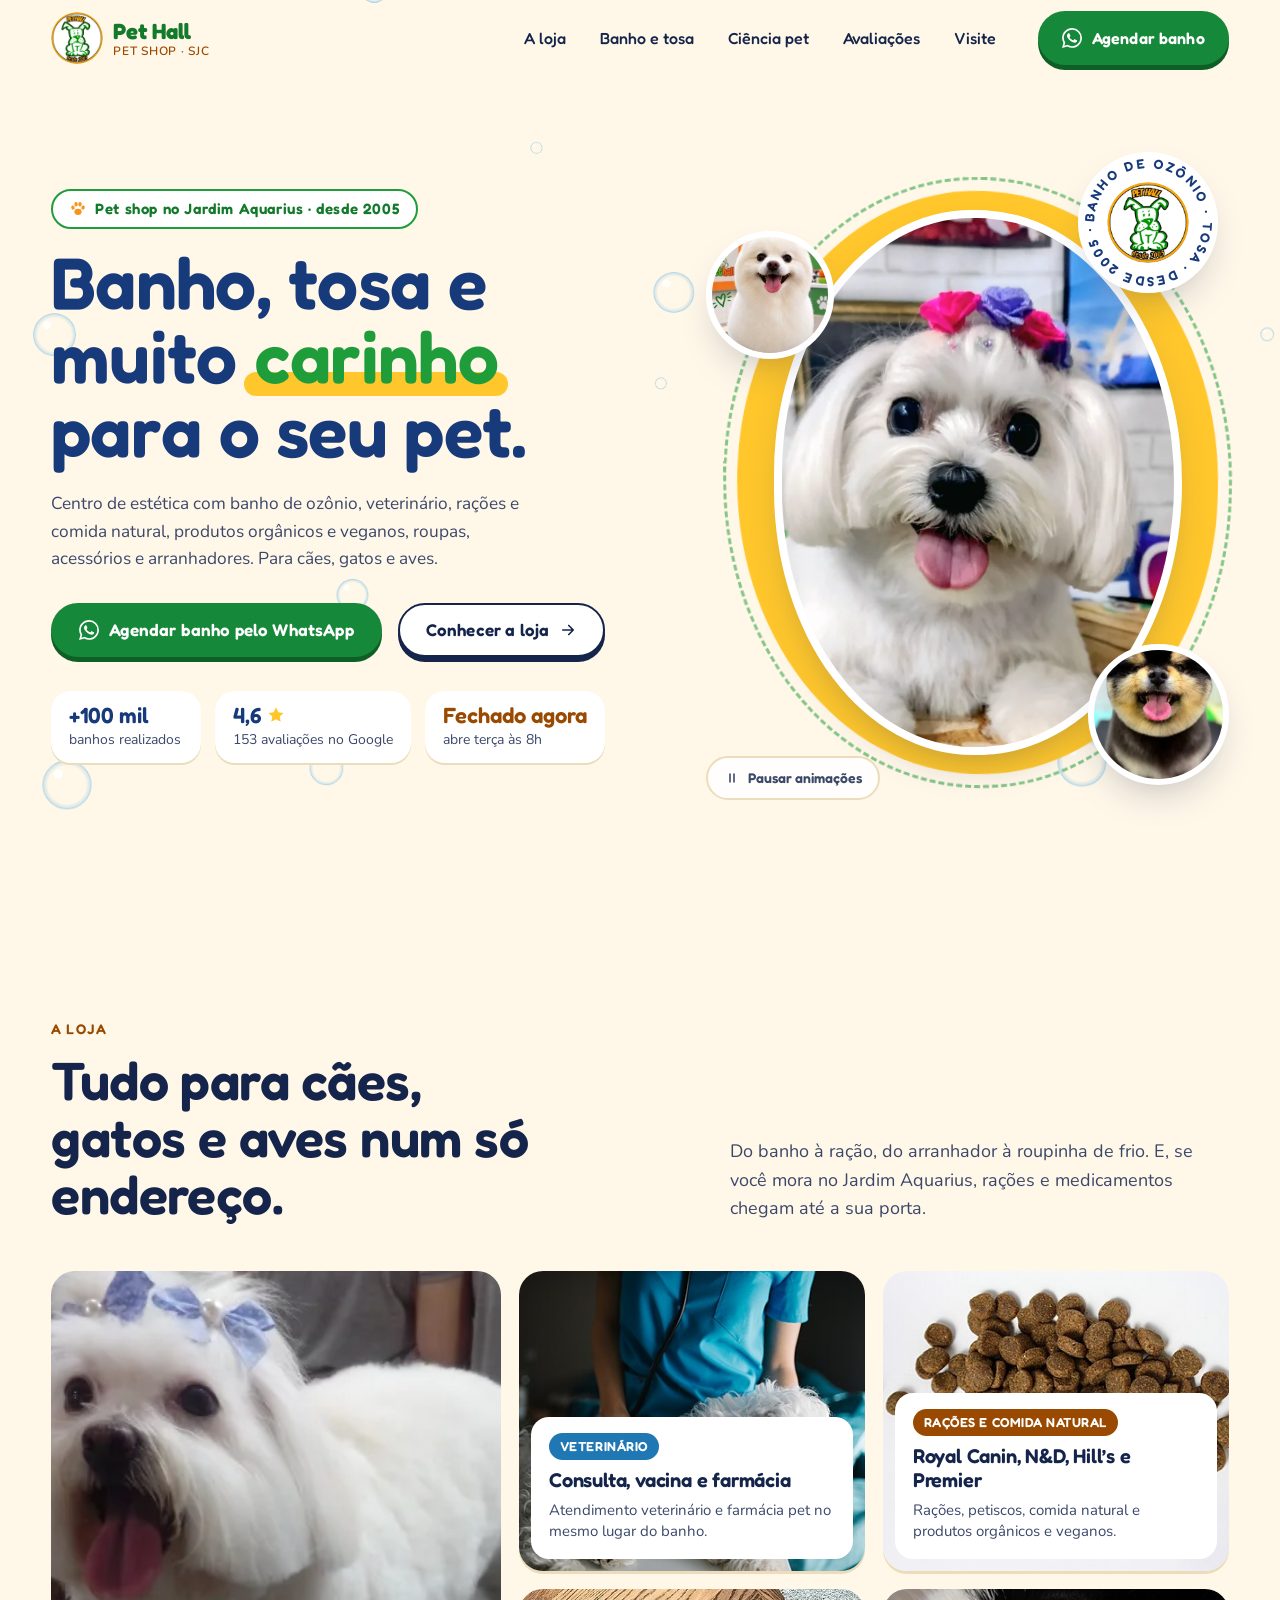
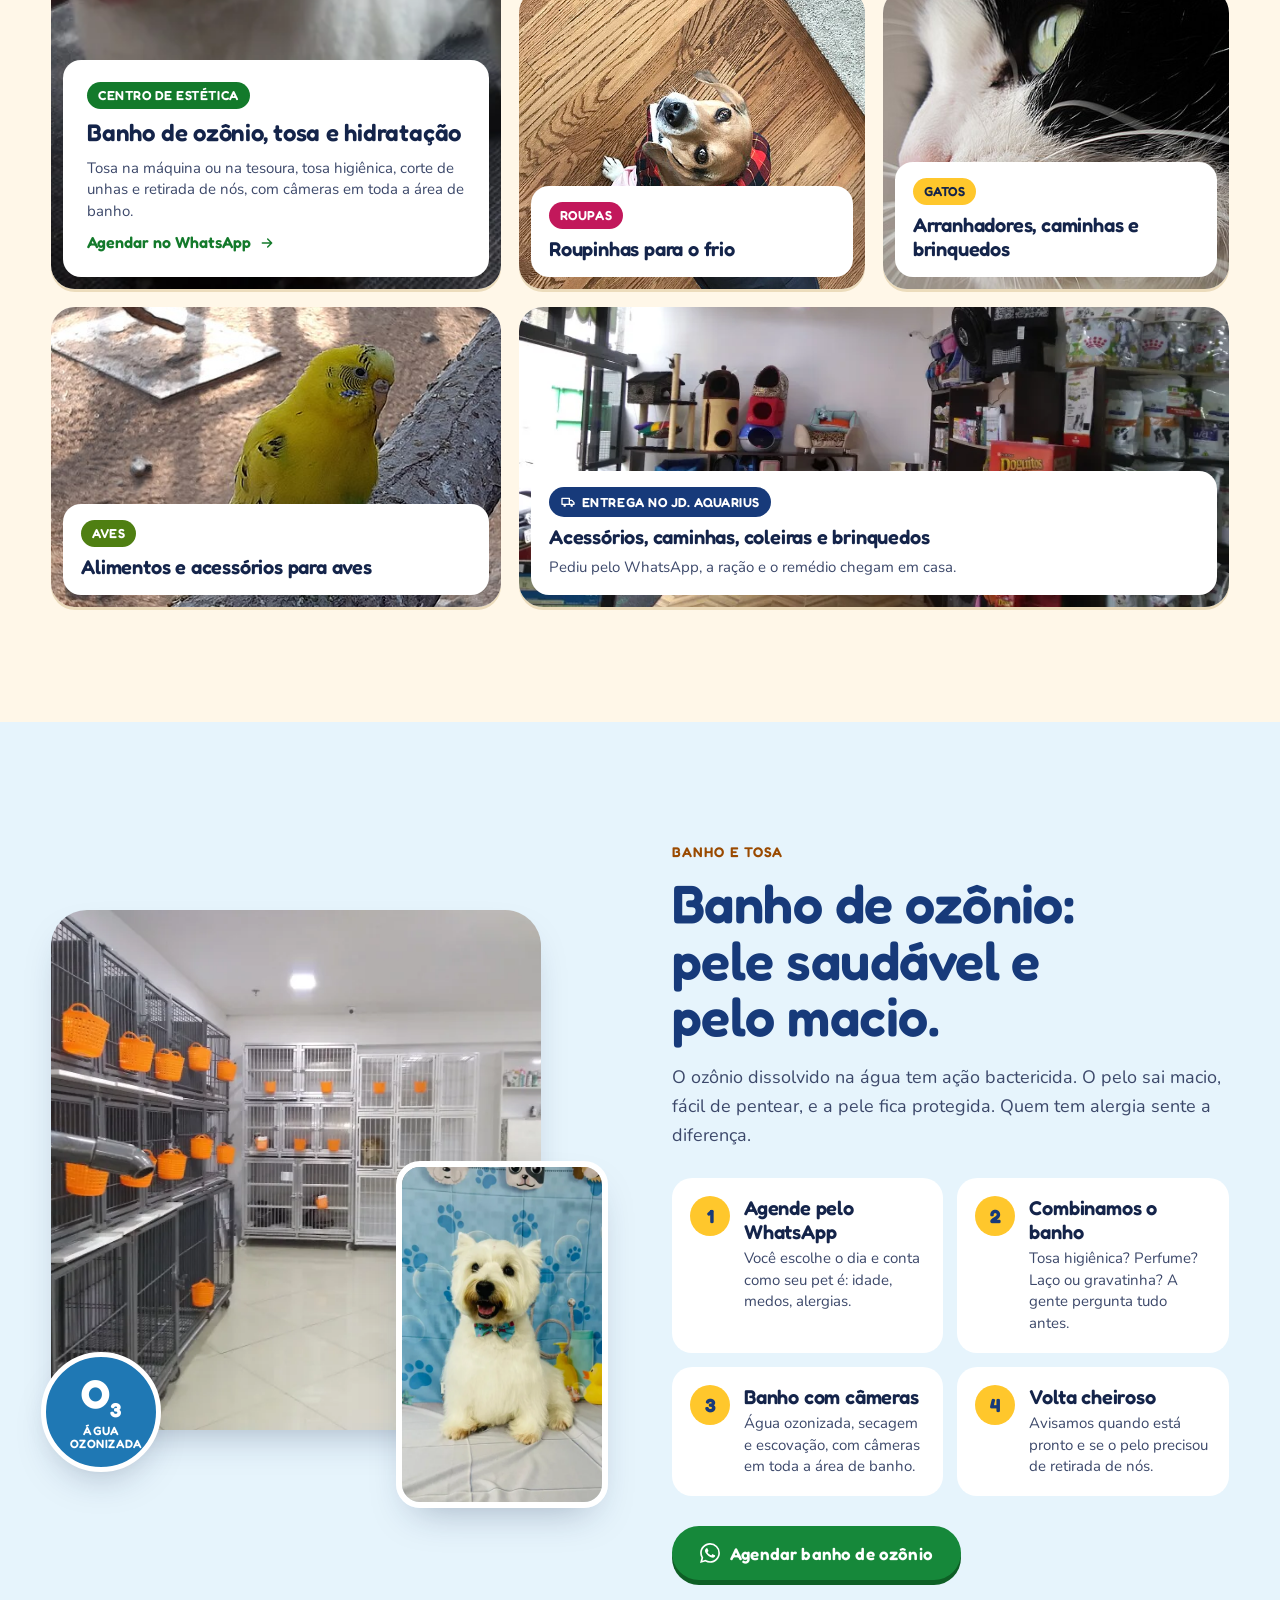
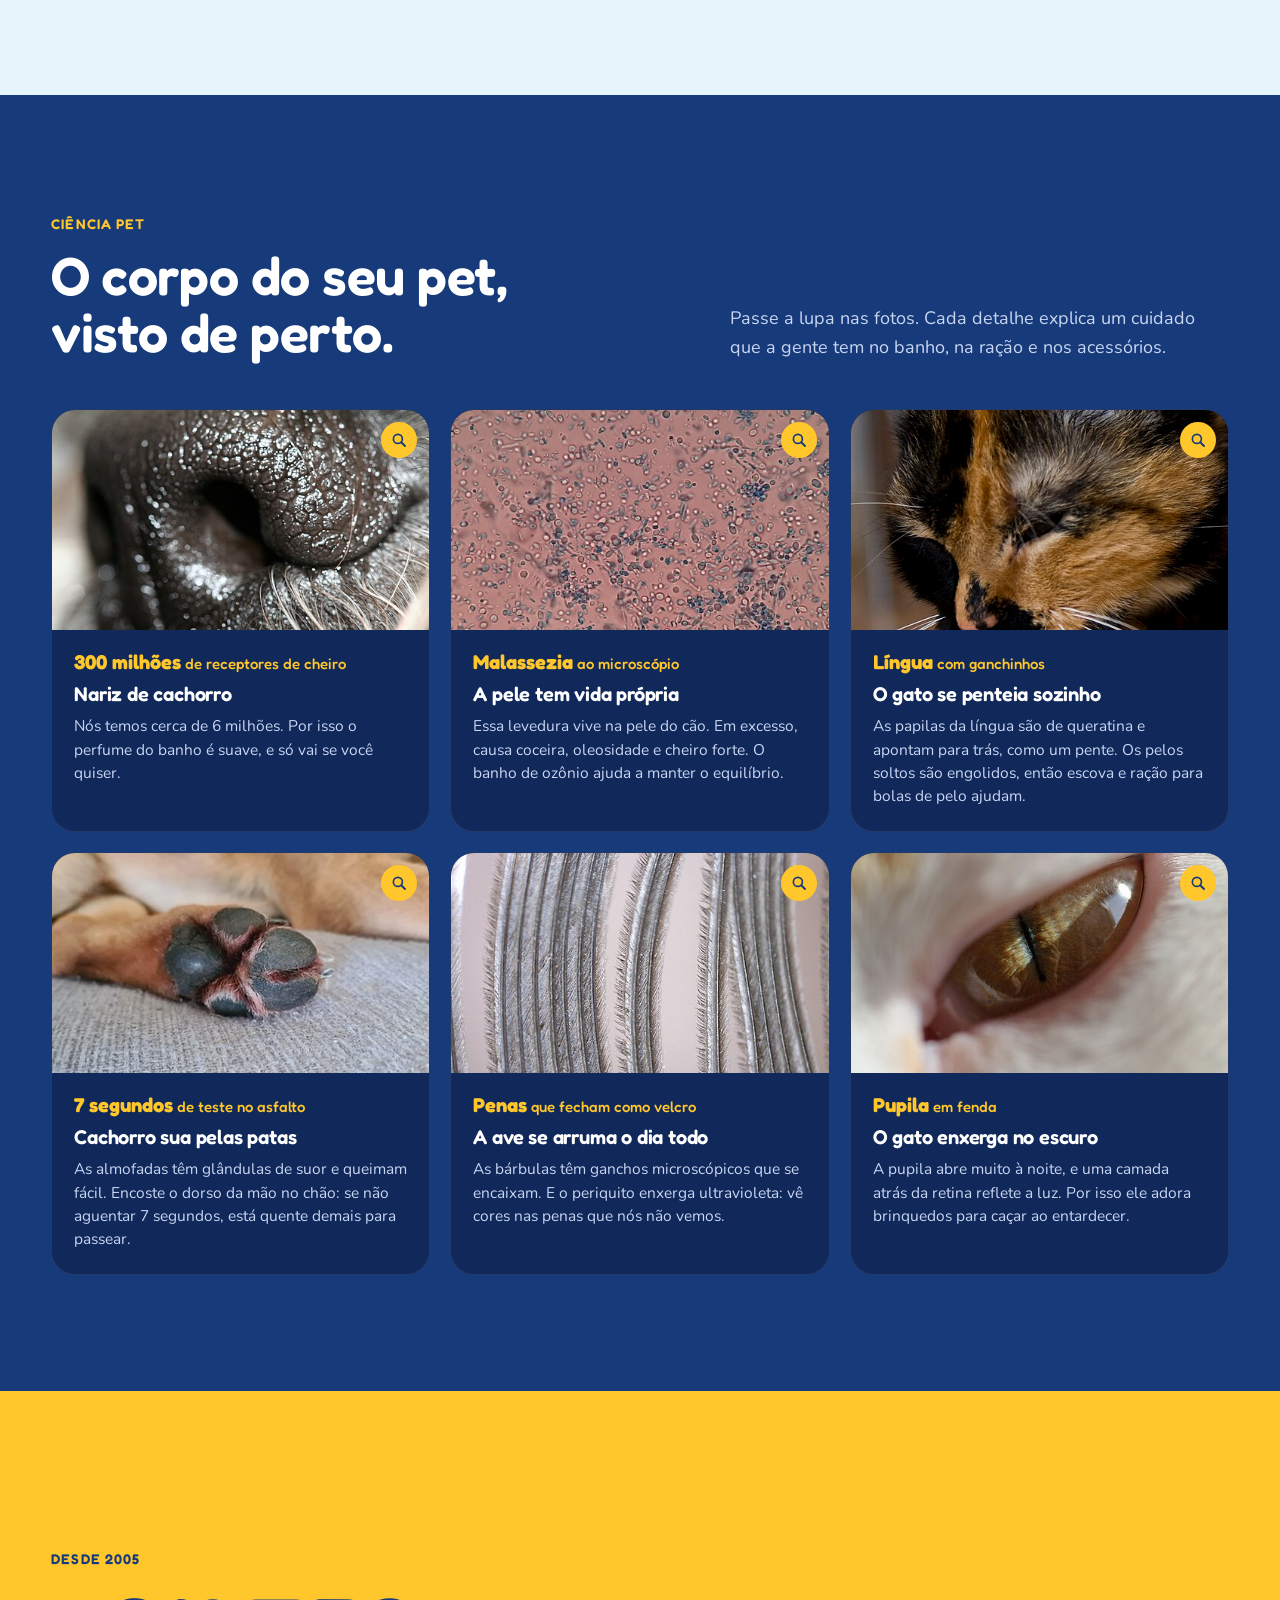
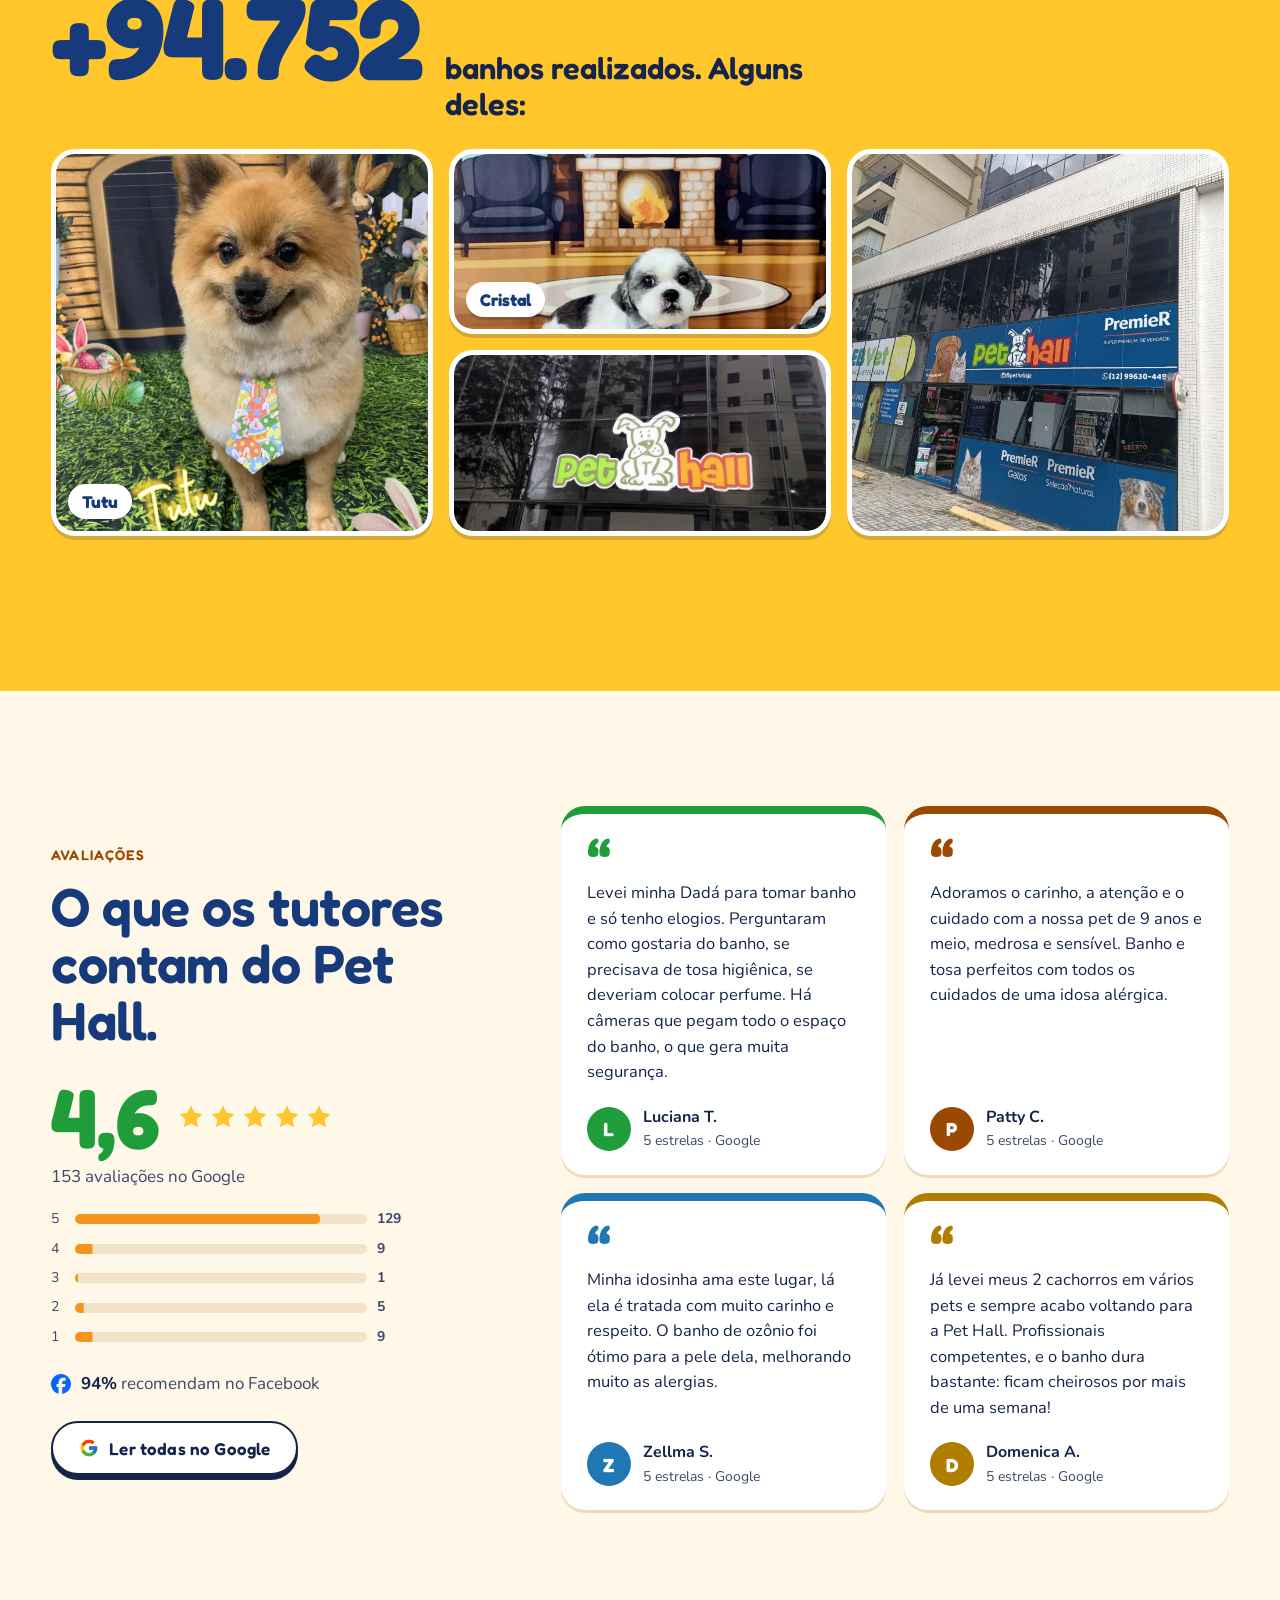
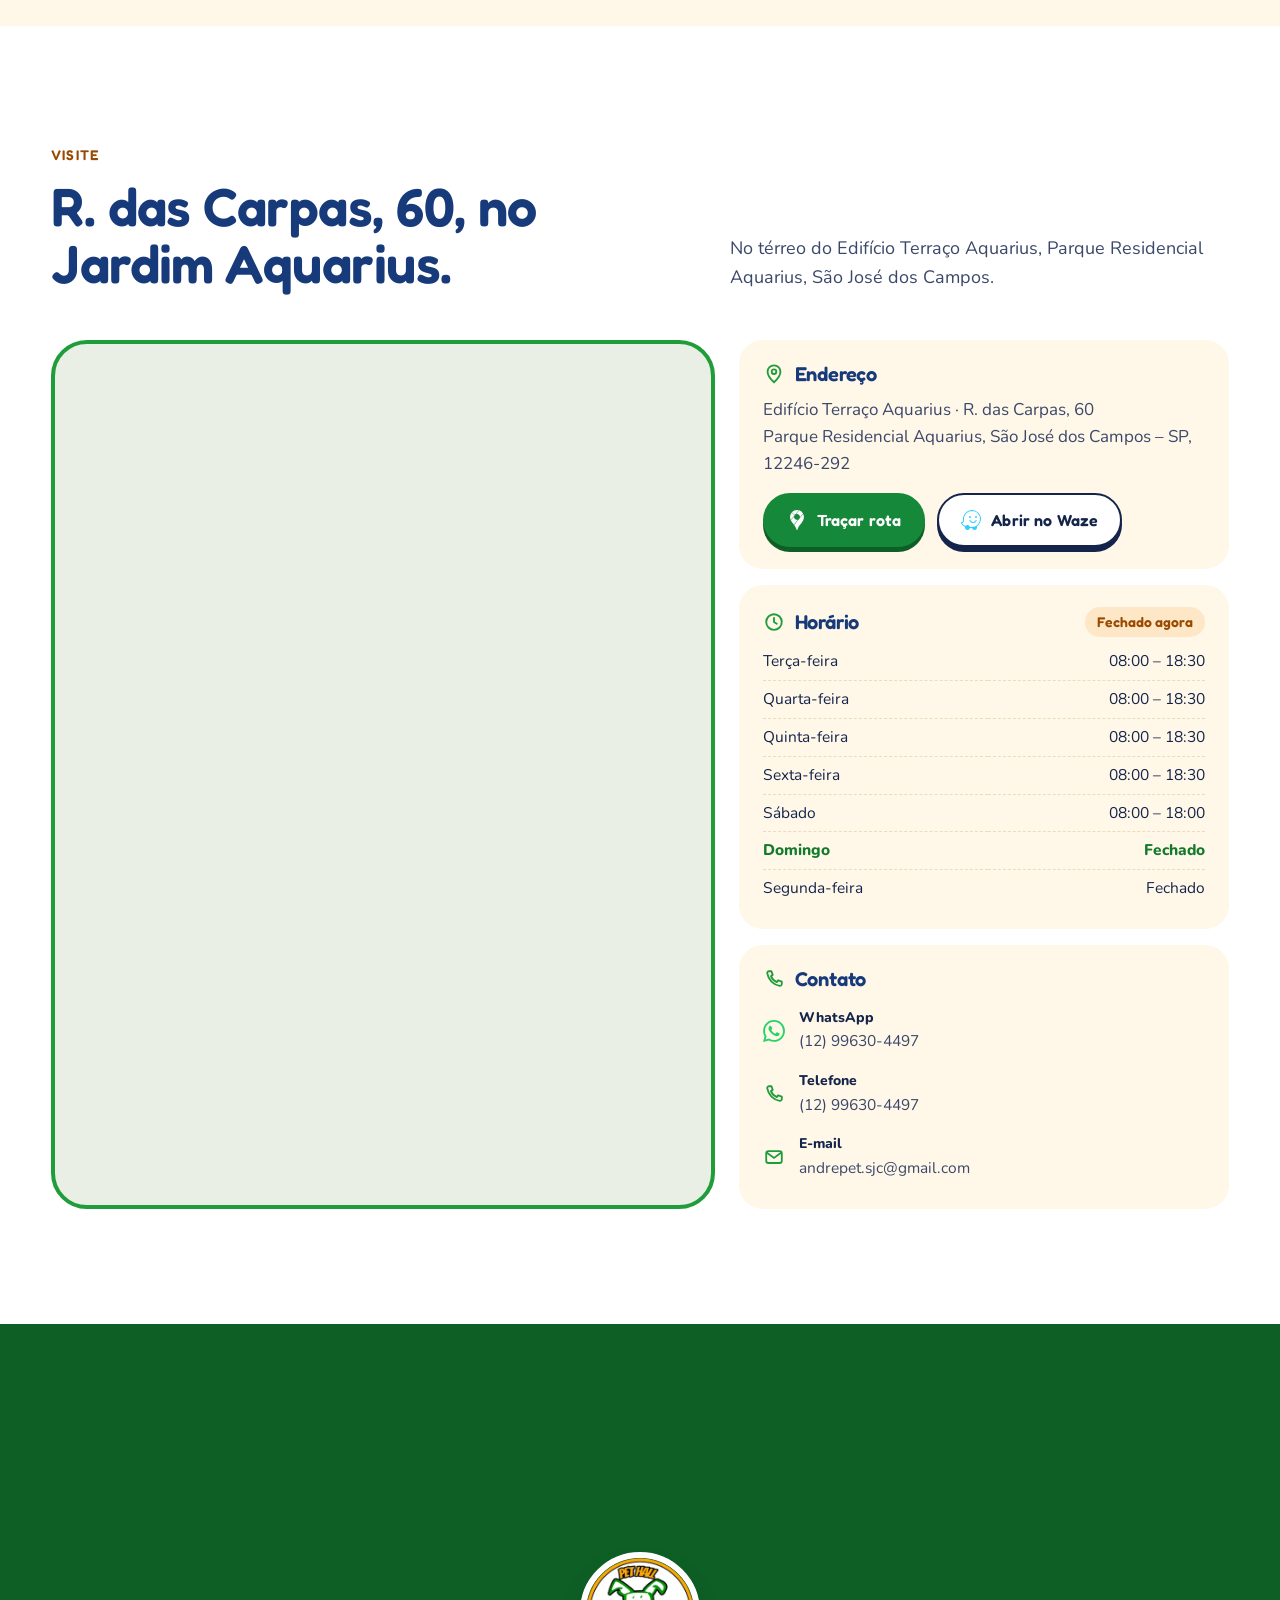
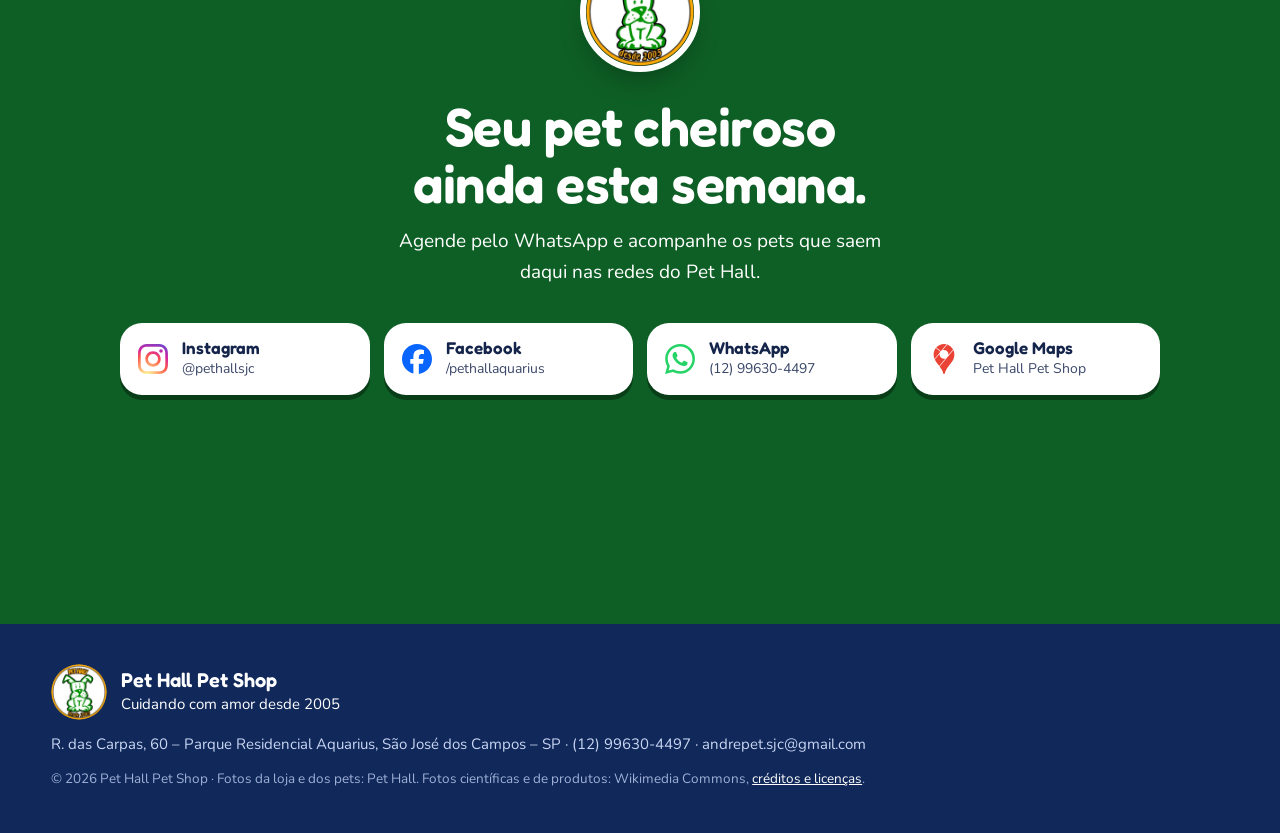
==== commit ab4ec127: "Loja leva ao WhatsApp e botão de pausa sai de cima dos botões - Todos os cartões da seção A loja abr" ====
--- a/index.html
+++ b/index.html
@@ -23,7 +23,7 @@
 <link rel="preconnect" href="https://fonts.gstatic.com" crossorigin>
 <link href="https://fonts.googleapis.com/css2?family=Fredoka:wght@400;500;600;700&family=Nunito:wght@400;600;700;800&display=swap" rel="stylesheet">
 <link rel="preload" as="image" href="img/pets/maltes-640.webp?v=2" imagesrcset="img/pets/maltes-640.webp?v=2 640w, img/pets/maltes.webp?v=2 1200w" imagesizes="(max-width: 900px) 86vw, 40vw">
-<link rel="stylesheet" href="css/style.css?v=7">
+<link rel="stylesheet" href="css/style.css?v=9">
 <script>(function(d){d.classList.add('js','m-enter');if(window.matchMedia&&matchMedia('(prefers-reduced-motion: reduce)').matches)d.classList.add('reduce');setTimeout(function(){d.classList.add('ready');},3000);})(document.documentElement);</script>
 <script type="application/ld+json">
 {
@@ -129,9 +129,9 @@
           <img src="img/logo-240.webp?v=1" width="240" height="240" alt="">
           <span class="stamp__woof" aria-hidden="true" data-woof>Au au!</span>
         </button>
-      </div>
-    </div>
-    <button class="motion-toggle" type="button" aria-pressed="false" data-motion-toggle><svg aria-hidden="true"><use href="#i-pause"/></svg><span>Pausar animações</span></button>
+        <button class="motion-toggle" type="button" aria-pressed="false" data-motion-toggle><svg aria-hidden="true"><use href="#i-pause"/></svg><span>Pausar animações</span></button>
+      </div>
+    </div>
   </section>
 
   <!-- ============================================================ LOJA -->
@@ -145,13 +145,13 @@
         <p class="head__note">Do banho à ração, do arranhador à roupinha de frio. E, se você mora no Jardim Aquarius, rações e medicamentos chegam até a sua porta.</p>
       </div>
       <div class="bento">
-        <a class="tile tile--spa" href="#banho">
+        <a class="tile tile--spa" href="https://wa.me/5512996304497?text=Ol%C3%A1%2C%20Pet%20Hall!%20Quero%20agendar%20banho%20de%20oz%C3%B4nio%20e%20tosa%20para%20o%20meu%20pet." target="_blank" rel="noopener">
           <div class="tile__img"><img src="img/loja/tosa-800.webp?v=1" srcset="img/loja/tosa-800.webp?v=1 800w, img/loja/tosa.webp?v=1 1600w" sizes="(max-width: 900px) 92vw, 46vw" width="1600" height="902" alt="Maltês branco recém-tosado em pé na mesa de tosa do Pet Hall, com laços azuis" loading="lazy"></div>
           <div class="tile__txt">
             <span class="sticker sticker--green">Centro de estética</span>
             <h3>Banho de ozônio, tosa e hidratação</h3>
             <p>Tosa na máquina ou na tesoura, tosa higiênica, corte de unhas e retirada de nós, com câmeras em toda a área de banho.</p>
-            <span class="link">Ver como é o banho<svg aria-hidden="true"><use href="#i-arrow"/></svg></span>
+            <span class="link">Agendar no WhatsApp<svg aria-hidden="true"><use href="#i-arrow"/></svg></span>
           </div>
         </a>
         <a class="tile tile--vet" href="https://wa.me/5512996304497?text=Ol%C3%A1%2C%20Pet%20Hall!%20Gostaria%20de%20agendar%20uma%20consulta%20com%20o%20veterin%C3%A1rio." target="_blank" rel="noopener">
@@ -162,7 +162,7 @@
             <p>Atendimento veterinário e farmácia pet no mesmo lugar do banho.</p>
           </div>
         </a>
-        <a class="tile tile--food" href="https://wa.me/5512996304497?text=Ol%C3%A1%2C%20Pet%20Hall!%20Quero%20saber%20sobre%20ra%C3%A7%C3%B5es%20e%20comida%20natural." target="_blank" rel="noopener">
+        <a class="tile tile--food" href="https://wa.me/5512996304497?text=Ol%C3%A1%2C%20Pet%20Hall!%20Quero%20saber%20sobre%20ra%C3%A7%C3%B5es%2C%20comida%20natural%20e%20produtos%20org%C3%A2nicos%20e%20veganos." target="_blank" rel="noopener">
           <div class="tile__img"><img src="assets/img/photo-f132219108-960.jpg" srcset="assets/img/photo-f132219108-500.jpg 500w, assets/img/photo-f132219108-960.jpg 960w" sizes="(max-width: 900px) 92vw, 24vw" width="960" height="640" alt="Punhado de ração seca em grãos sobre fundo branco" loading="lazy" data-source="stand-in" data-subject="rações"></div>
           <div class="tile__txt">
             <span class="sticker sticker--orange">Rações e comida natural</span>
@@ -170,28 +170,28 @@
             <p>Rações, petiscos, comida natural e produtos orgânicos e veganos.</p>
           </div>
         </a>
-        <a class="tile tile--wear" href="https://www.instagram.com/pethallsjc/" target="_blank" rel="noopener">
+        <a class="tile tile--wear" href="https://wa.me/5512996304497?text=Ol%C3%A1%2C%20Pet%20Hall!%20Quero%20saber%20sobre%20as%20roupinhas%20para%20pets%20que%20voc%C3%AAs%20t%C3%AAm." target="_blank" rel="noopener">
           <div class="tile__img"><img src="assets/img/photo-f107300480-500.jpg" width="500" height="667" alt="Beagle de roupinha xadrez de frio olhando para cima, sentado no piso de madeira" loading="lazy" data-source="stand-in" data-subject="roupas"></div>
           <div class="tile__txt">
             <span class="sticker sticker--pink">Roupas</span>
             <h3>Roupinhas para o frio</h3>
           </div>
         </a>
-        <a class="tile tile--cat" href="#ciencia">
+        <a class="tile tile--cat" href="https://wa.me/5512996304497?text=Ol%C3%A1%2C%20Pet%20Hall!%20Quero%20saber%20sobre%20arranhadores%2C%20caminhas%20e%20brinquedos%20para%20gatos." target="_blank" rel="noopener">
           <div class="tile__img"><img src="assets/img/photo-f169774582-960.jpg" srcset="assets/img/photo-f169774582-500.jpg 500w, assets/img/photo-f169774582-960.jpg 960w" sizes="(max-width: 900px) 92vw, 24vw" width="960" height="722" alt="Rosto de gato branco e preto de perfil, com olho verde e bigodes longos" loading="lazy" data-source="stand-in" data-subject="gatos"></div>
           <div class="tile__txt">
             <span class="sticker sticker--yellow">Gatos</span>
             <h3>Arranhadores, caminhas e brinquedos</h3>
           </div>
         </a>
-        <a class="tile tile--bird" href="#ciencia">
+        <a class="tile tile--bird" href="https://wa.me/5512996304497?text=Ol%C3%A1%2C%20Pet%20Hall!%20Quero%20saber%20sobre%20alimentos%20e%20acess%C3%B3rios%20para%20aves." target="_blank" rel="noopener">
           <div class="tile__img"><img src="assets/img/photo-f181503615-960.jpg" srcset="assets/img/photo-f181503615-500.jpg 500w, assets/img/photo-f181503615-960.jpg 960w" sizes="(max-width: 900px) 92vw, 24vw" width="960" height="722" alt="Periquito-australiano amarelo e verde pousado num tronco" loading="lazy" data-source="stand-in" data-subject="aves"></div>
           <div class="tile__txt">
             <span class="sticker sticker--lime">Aves</span>
             <h3>Alimentos e acessórios para aves</h3>
           </div>
         </a>
-        <a class="tile tile--store" href="#visite">
+        <a class="tile tile--store" href="https://wa.me/5512996304497?text=Ol%C3%A1%2C%20Pet%20Hall!%20Quero%20saber%20sobre%20acess%C3%B3rios%2C%20caminhas%2C%20coleiras%20e%20brinquedos%2C%20e%20a%20entrega%20no%20Jd.%20Aquarius." target="_blank" rel="noopener">
           <div class="tile__img"><img src="img/loja/interior-800.webp?v=1" srcset="img/loja/interior-800.webp?v=1 800w, img/loja/interior.webp?v=1 1600w" sizes="(max-width: 900px) 92vw, 46vw" width="1600" height="1200" alt="Interior da loja Pet Hall com prateleiras de caminhas, casinhas, arranhadores, brinquedos e rações" loading="lazy"></div>
           <div class="tile__txt">
             <span class="sticker sticker--navy"><svg aria-hidden="true"><use href="#i-truck"/></svg>Entrega no Jd. Aquarius</span>
--- a/css/style.css
+++ b/css/style.css
@@ -144,7 +144,7 @@
 .stamp__woof { position: absolute; left: -54px; top: -6px; background: var(--orange); color: #fff; font: 700 17px/1 var(--display); padding: 10px 14px; border-radius: 18px 18px 4px 18px; opacity: 0; transform: scale(.4); pointer-events: none; white-space: nowrap; }
 .is-paused .stamp__ring, .reduce .stamp__ring { animation-play-state: paused; }
 @keyframes spin { to { transform: rotate(360deg); } }
-.motion-toggle { position: absolute; right: var(--gutter); bottom: 32px; z-index: 4; display: inline-flex; align-items: center; gap: 8px; min-height: 44px; padding: 0 16px; border-radius: 999px; border: 2px solid var(--line); background: rgba(255,255,255,.85); font: 600 14px/1 var(--display); color: var(--ink-2); cursor: pointer; transition: border-color .2s, transform .18s var(--ease); }
+.motion-toggle { position: absolute; left: 0; bottom: 0; z-index: 4; display: inline-flex; align-items: center; gap: 8px; min-height: 44px; padding: 0 16px; border-radius: 999px; border: 2px solid var(--line); background: rgba(255,255,255,.85); font: 600 14px/1 var(--display); color: var(--ink-2); cursor: pointer; transition: border-color .2s, transform .18s var(--ease); }
 .motion-toggle:hover { border-color: var(--ink); color: var(--ink); transform: translateY(-2px); }
 .motion-toggle svg { width: 16px; height: 16px; }
 .reduce .motion-toggle { display: none; }
@@ -379,7 +379,6 @@
   .actionbar a:first-child img { filter: brightness(0) invert(1); }
   .actionbar img, .actionbar svg { width: 20px; height: 20px; }
   body { padding-bottom: calc(72px + env(safe-area-inset-bottom)); }
-  .motion-toggle { bottom: 10px; }
 }
 @media (max-width: 640px) {
   :root { --nav-h: 68px; }
@@ -387,7 +386,7 @@
   .nav__logo img { width: 46px; height: 46px; }
   .nav__logo span { font-size: 20px; }
   .hero { min-height: 100vh; min-height: 100svh; padding-top: calc(var(--nav-h) + 10px); padding-bottom: 24px; align-items: flex-start; }
-  .motion-toggle { bottom: calc(88px + env(safe-area-inset-bottom)); right: var(--gutter); width: 44px; padding: 0; justify-content: center; }
+  .motion-toggle { width: 44px; padding: 0; justify-content: center; }
   .motion-toggle span { position: absolute; width: 1px; height: 1px; overflow: hidden; clip: rect(0 0 0 0); }
   .hero__title { font-size: clamp(36px, 10vw, 50px); margin-bottom: 14px; }
   .hero__lead { margin-bottom: 20px; }
@@ -448,3 +447,6 @@
   .hero__title { font-size: clamp(34px, 9vw, 44px); }
   .hero__lead { font-size: 15.5px; line-height: 1.5; }
 }
+@media (min-width: 641px) and (max-width: 1024px) {
+  .motion-toggle { top: 0; bottom: auto; }
+}
